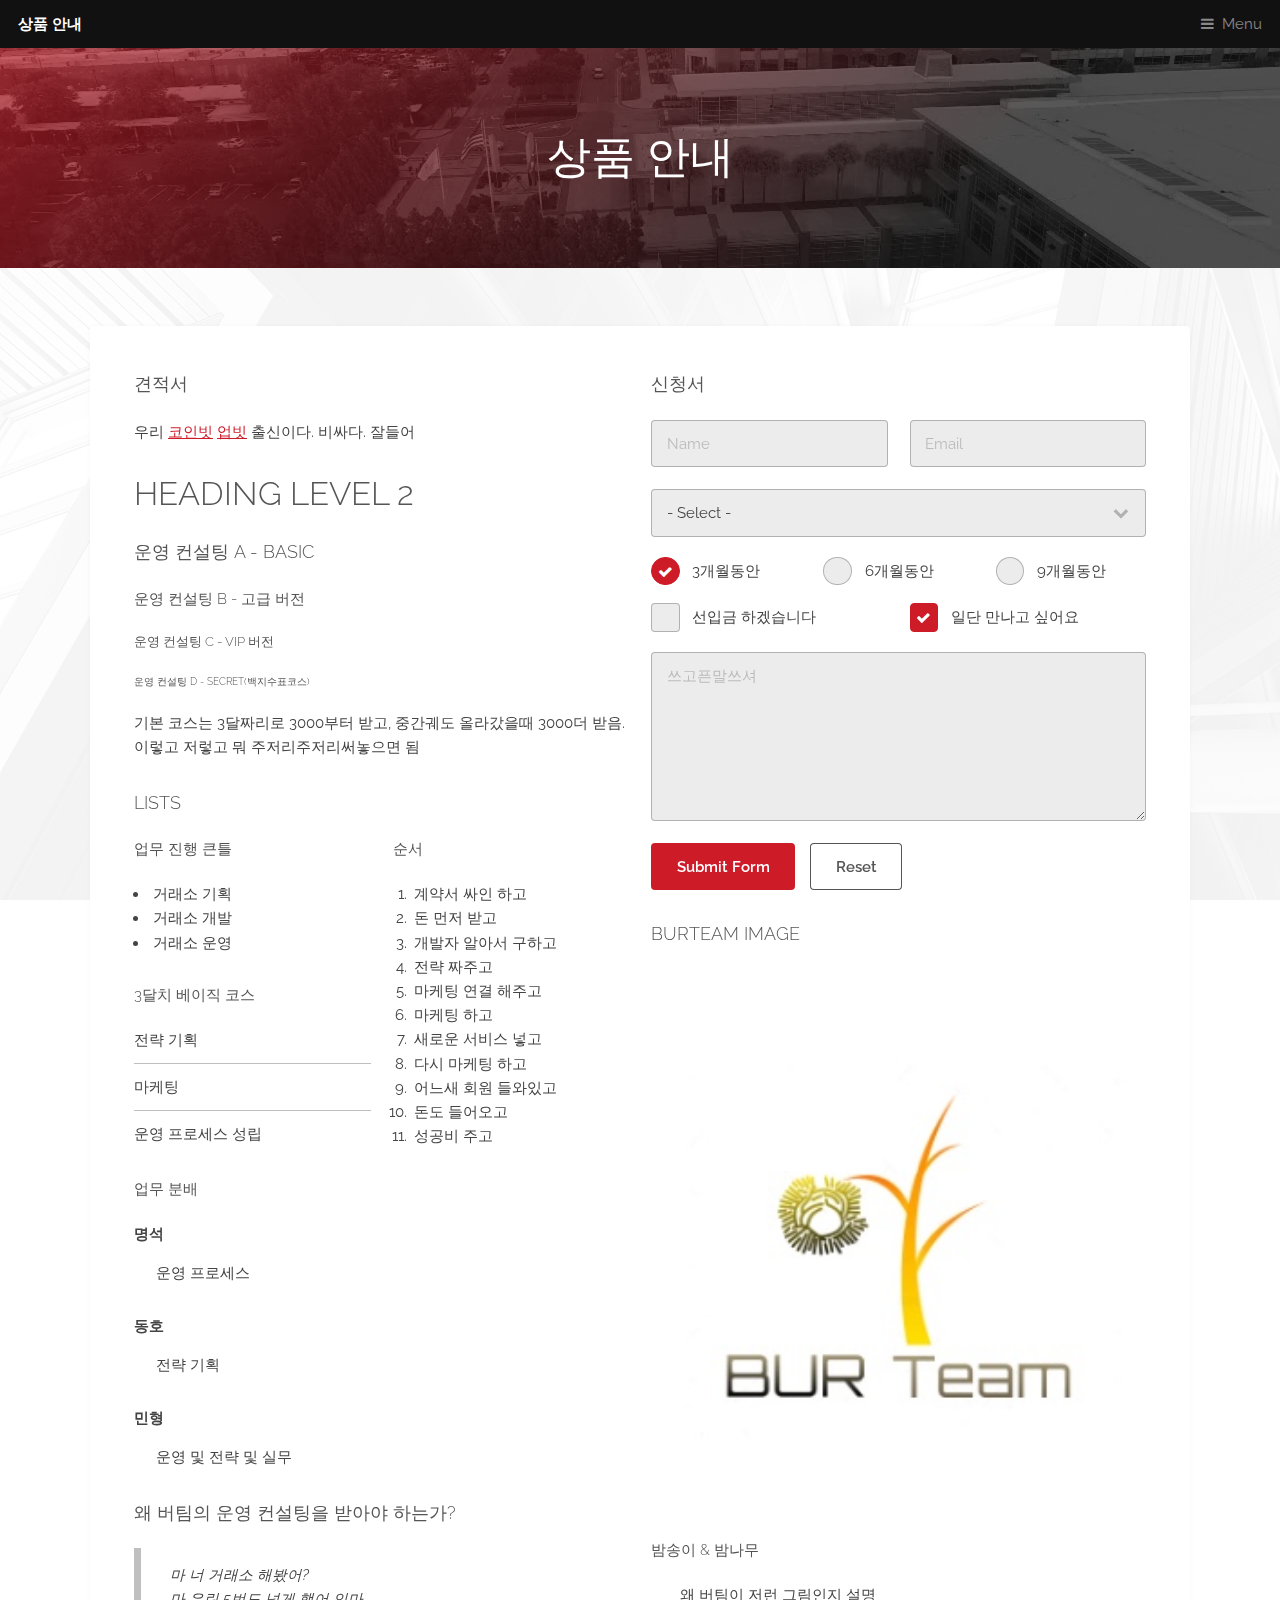
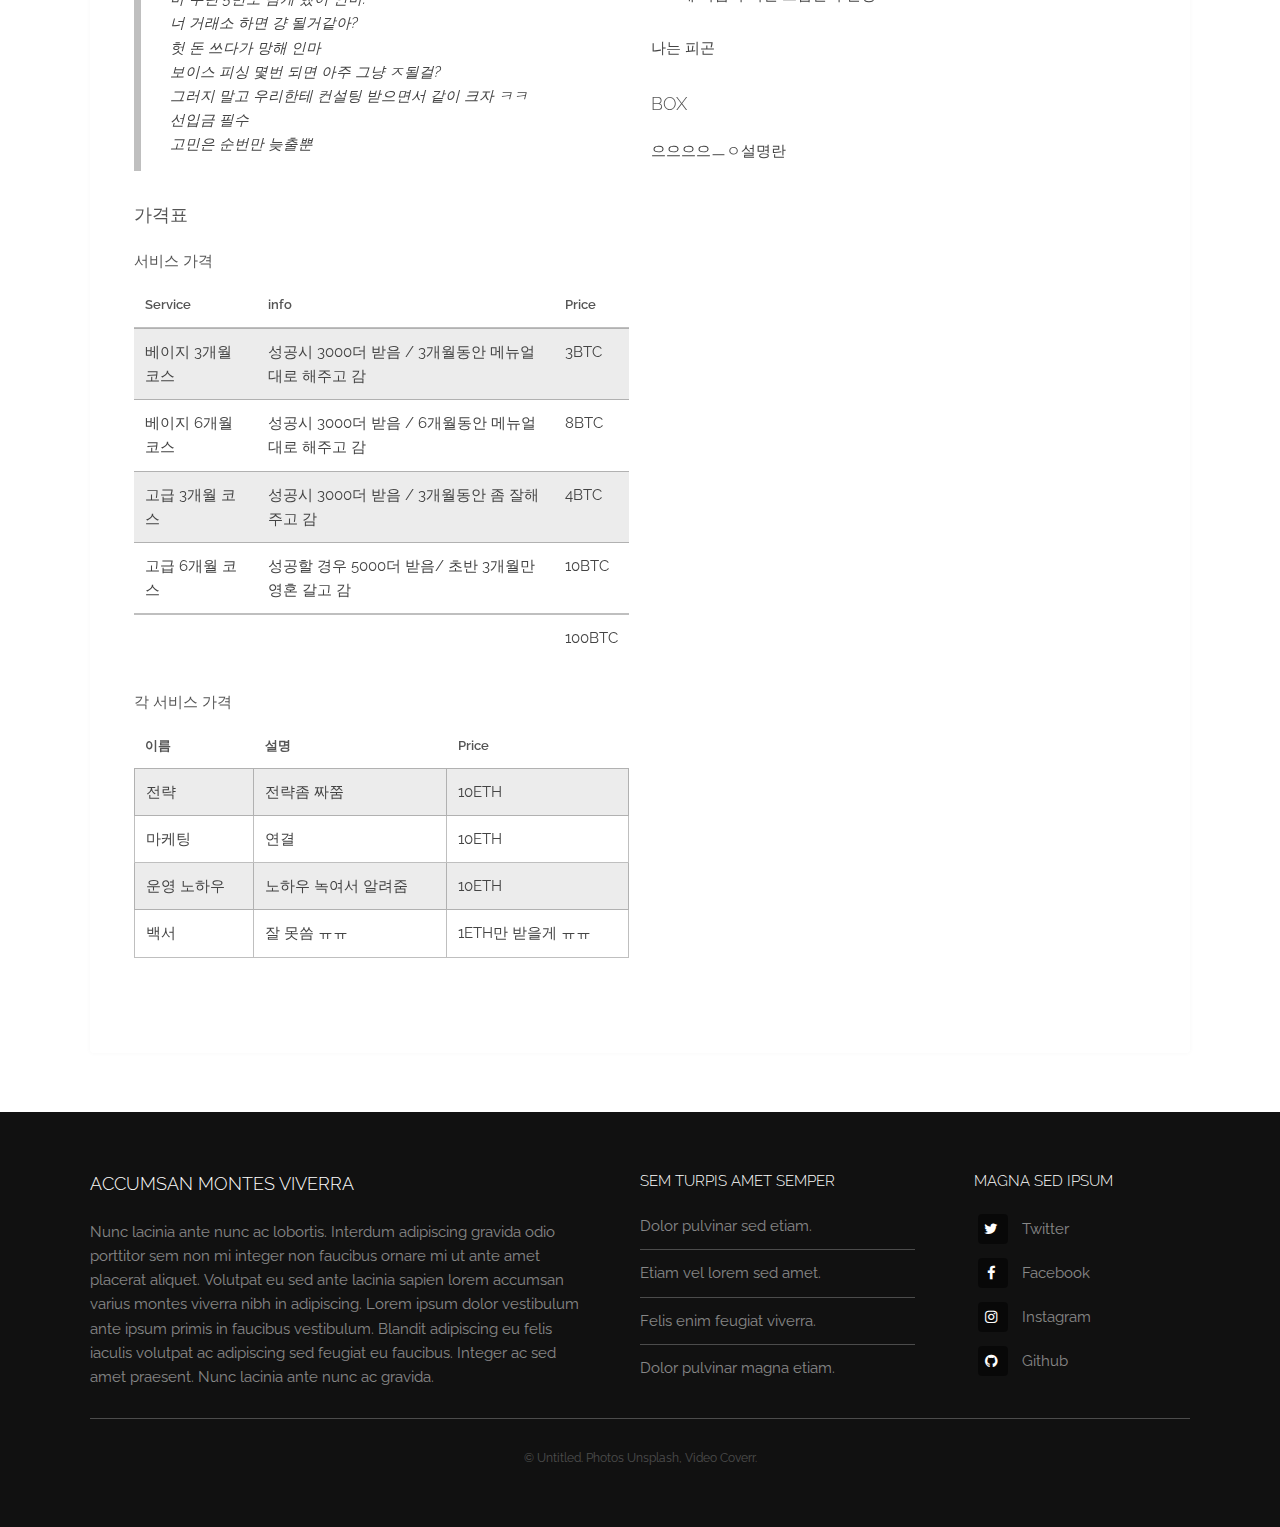
==== elements.html @ a2d7cc07 "1차" ====
<!DOCTYPE HTML>
<!--
	Industrious by TEMPLATED
	templated.co @templatedco
	Released for free under the Creative Commons Attribution 3.0 license (templated.co/license)
-->
<html>
	<head>
		<title>COMMERCIAL</title>
		<meta charset="utf-8" />
		<meta name="viewport" content="width=device-width, initial-scale=1, user-scalable=no" />
		<meta name="description" content="" />
		<meta name="keywords" content="" />
		<meta property="og:image" content="images/bur.jpg"/>
		<link rel="stylesheet" href="assets/css/main.css" />
	</head>
	<body class="is-preload">

		<!-- Header -->
			<header id="header">
				<a class="logo" href="index.html">상품 안내</a>
				<nav>
					<a href="#menu">Menu</a>
				</nav>
			</header>

		<!-- Nav -->
			<nav id="menu">
				<ul class="links">
					<li><a href="index.html">Home</a></li>
					<li><a href="elements.html">Elements</a></li>
					<li><a href="generic.html">Generic</a></li>
				</ul>
			</nav>

		<!-- Heading -->
			<div id="heading" >
				<h1>상품 안내</h1>
			</div>

		<!-- Main -->
			<section id="main" class="wrapper">
				<div class="inner">
					<div class="content">

					<!-- Elements -->
						<div class="row">
							<div class="col-6 col-12-medium">

								<!-- Text -->
									<h3>견적서</h3>
									<p>우리 <a href="https://coinbit.co.kr">코인빗</a> <a href="https://upbit.com">업빗</a> 출신이다. 비싸다. 잘들어	<h2>Heading Level 2</h2>
									<h3>운영 컨설팅 a - basic </h3>
									<h4>운영 컨설팅 b - 고급 버전</h4>
									<h5>운영 컨설팅 c - vip 버전</h5>
									<h6>운영 컨설팅 d - secret(백지수표코스)</h6>
									<p>기본 코스는 3달짜리로 3000부터 받고, 중간궤도 올라갔을때 3000더 받음. 이렇고 저렇고 뭐 주저리주저리써놓으면 됨</p>

								<!-- Lists -->
									<h3>Lists</h3>
									<div class="row">
										<div class="col-6 col-12-small">
											<h4>업무 진행 큰틀</h4>
											<ul>
												<li> 거래소 기획 </li>
												<li> 거래소 개발</li>
												<li> 거래소 운영</li>
											</ul>
											<h4>3달치 베이직 코스 </h4>
											<ul class="alt">
												<li>전략 기획</li>
												<li>마케팅</li>
												<li>운영 프로세스 성립</li>
												</ul>
										</div>
										<div class="col-6 col-12-small">
											<h4>순서</h4>
											<ol>
												<li>계약서 싸인 하고</li>
							          <li>돈 먼저 받고</li>
												<li>개발자 알아서 구하고</li>
												<li>전략 짜주고</li>
												<li>마케팅 연결 해주고</li>
												<li>마케팅 하고</li>
												<li>새로운 서비스 넣고</li>
												<li>다시 마케팅 하고</li>
												<li>어느새 회원 들와있고</li>
												<li>돈도 들어오고</li>
												<li>성공비 주고</li>


											</ol>
										</div>
									</div>
									<h4>업무 분배</h4>
									<dl>
										<dt>명석</dt>
										<dd>
											<p>운영 프로세스</p>
										</dd>
										<dt>동호</dt>
										<dd>
											<p>전략 기획</p>
										</dd>
										<dt>민형</dt>
										<dd>
											<p>운영 및 전략 및 실무</p>
										</dd>
									</dl>





								<!-- Blockquote -->
									<h3>왜 버팀의 운영 컨설팅을 받아야 하는가?</h3>
									<blockquote>마 너 거래소 해봤어? <br>마 우린 5번도 넘게 했어 인마.
							<br>		너 거래소 하면 걍 될거같아?<bR>
								  헛 돈 쓰다가 망해 인마<br>
								  보이스 피싱 몇번 되면 아주 그냥 ㅈ될걸?<br>
								  그러지 말고 우리한테 컨설팅 받으면서 같이 크자 ㅋㅋ<br>
								  선입금 필수<br>
								  고민은 순번만 늦출뿐 </blockquote>

								<!-- Table -->
									<h3>가격표</h3>
									<h4>서비스 가격</h4>
									<div class="table-wrapper">
										<table>
											<thead>
												<tr>
													<th>Service</th>
													<th>info</th>
													<th>Price</th>
												</tr>
											</thead>
											<tbody>
												<tr>
													<td>베이지 3개월 코스</td>
													<td>성공시 3000더 받음 / 3개월동안 메뉴얼 대로 해주고 감</td>
													<td>3BTC</td>
												</tr>
												<tr>
													<td>베이지 6개월 코스</td>
													<td>성공시 3000더 받음 / 6개월동안 메뉴얼 대로 해주고 감</td>
													<td>8BTC</td>
												</tr>
												<td>고급 3개월 코스</td>
												<td>성공시 3000더 받음 / 3개월동안 좀 잘해주고 감</td>
												<td>4BTC</td>
											</tr>
											<tr>
												<td>고급 6개월 코스</td>
												<td>성공할 경우 5000더 받음/ 초반 3개월만 영혼 갈고 감</td>
												<td>10BTC</td>
											</tr>
											</tbody>
											<tfoot>
												<tr>
													<td colspan="2"></td>
													<td>100BTC</td>
												</tr>
											</tfoot>
										</table>
									</div>
									<h4>각 서비스 가격</h4>
									<div class="table-wrapper">
										<table class="alt">
											<thead>
												<tr>
													<th>이름</th>
													<th>설명</th>
													<th>Price</th>
												</tr>
											</thead>
											<tbody>
												<tr>
													<td>전략</td>
													<td>전략좀 짜쭘</td>
													<td>10ETH</td>
												</tr>
												<tr>
													<td>마케팅</td>
													<td>연결</td>
													<td>10ETH</td>
												</tr>
												<tr>
													<td>운영 노하우</td>
													<td>노하우 녹여서 알려줌</td>
													<td>10ETH</td>
												</tr>
												<tr>
													<td>백서</td>
													<td>잘 못씀 ㅠㅠ</td>
													<td>1ETH만 받을게 ㅠㅠ</td>
												</tr>

											</tbody>
											<tfoot>
												<tr>
													<td colspan="2"></td>
													<td>	</td>
												</tr>
											</tfoot>
										</table>
									</div>

							</div>
							<div class="col-6 col-12-medium">



								<!-- Form -->
									<h3>신청서</h3>
									<form method="post" action="#">
										<div class="row gtr-uniform">
											<div class="col-6 col-12-xsmall">
												<input type="text" name="name" id="name" value="" placeholder="Name" />
											</div>
											<div class="col-6 col-12-xsmall">
												<input type="email" name="email" id="email" value="" placeholder="Email" />
											</div>
											<!-- Break -->
											<div class="col-12">
												<select name="category" id="category">
													<option value="">- Select -</option>
													<option value="alpha">베이직 코스</option>
													<option value="beta">고급 코스</option>
															<option value="epsilon">VIP 코스</option>
													<option value="zeta">Secret 코스</option>
												</select>
											</div>
											<!-- Break -->
											<div class="col-4 col-12-small">
												<input type="radio" id="radio-alpha" name="radio" checked>
												<label for="radio-alpha">3개월동안</label>
											</div>
											<div class="col-4 col-12-small">
												<input type="radio" id="radio-beta" name="radio">
												<label for="radio-beta">6개월동안
												</label>
											</div>
											<div class="col-4 col-12-small">
												<input type="radio" id="radio-gamma" name="radio">
												<label for="radio-gamma">9개월동안</label>
											</div>
											<!-- Break -->
											<div class="col-6 col-12-small">
												<input type="checkbox" id="checkbox-alpha" name="checkbox">
												<label for="checkbox-alpha">선입금 하겠습니다</label>
											</div>
											<div class="col-6 col-12-small">
												<input type="checkbox" id="checkbox-beta" name="checkbox" checked>
												<label for="checkbox-beta">일단 만나고 싶어요</label>
											</div>
											<!-- Break -->
											<div class="col-12">
												<textarea name="textarea" id="textarea" placeholder="쓰고픈말쓰셔" rows="6"></textarea>
											</div>
											<!-- Break -->
											<div class="col-12">
												<ul class="actions">
													<li><input type="submit" value="Submit Form" class="primary" /></li>
													<li><input type="reset" value="Reset" /></li>
												</ul>
											</div>
										</div>
									</form>

								<!-- Image -->
									<h3>Burteam Image</h3>
									<h4></h4>
									<span class="image fit"><img src="images/bur.jpg" alt="" /></span>
									<div class="box alt">
										<div class="row gtr-50 gtr-uniform">
											<div class="col-4"><span class="image fit"><img src="images/pic01.png" alt="" /></span></div>
											<div class="col-4"><span class="image fit"><img src="images/pic01.png" alt="" /></span></div>
											<div class="col-4"><span class="image fit"><img src="images/pic01.png" alt="" /></span></div>
											<!-- Break -->
											<div class="col-4"><span class="image fit"><img src="images/pic01.png" alt="" /></span></div>
											<div class="col-4"><span class="image fit"><img src="images/pic01.png" alt="" /></span></div>
											<div class="col-4"><span class="image fit"><img src="images/pic01.png" alt="" /></span></div>
											<!-- Break -->
											<div class="col-4"><span class="image fit"><img src="images/pic01.png" alt="" /></span></div>
											<div class="col-4"><span class="image fit"><img src="images/pic01.png" alt="" /></span></div>
											<div class="col-4"><span class="image fit"><img src="images/pic01.png" alt="" /></span></div>
										</div>
									</div>
									<h4>밤송이 &amp; 밤나무</h4>
									<p>
										<span class="image left"><img src="images/pic02.png" alt="" /></span>
										왜 버팀이 저런 그림인지 설명
									</p>
									<p>
										<span class="image right"><img src="images/pic02.png" alt="" /></span>
										나는 피곤
									</p>

								<!-- Box -->
									<h3>Box</h3>
									<div class="box">
										<p>으으으으ㅡㅇ설명란</p>
									</div>




	</code></pre>

							</div>
						</div>
					</div>
				</div>
			</section>

		<!-- Footer -->
			<footer id="footer">
				<div class="inner">
					<div class="content">
						<section>
							<h3>Accumsan montes viverra</h3>
							<p>Nunc lacinia ante nunc ac lobortis. Interdum adipiscing gravida odio porttitor sem non mi integer non faucibus ornare mi ut ante amet placerat aliquet. Volutpat eu sed ante lacinia sapien lorem accumsan varius montes viverra nibh in adipiscing. Lorem ipsum dolor vestibulum ante ipsum primis in faucibus vestibulum. Blandit adipiscing eu felis iaculis volutpat ac adipiscing sed feugiat eu faucibus. Integer ac sed amet praesent. Nunc lacinia ante nunc ac gravida.</p>
						</section>
						<section>
							<h4>Sem turpis amet semper</h4>
							<ul class="alt">
								<li><a href="#">Dolor pulvinar sed etiam.</a></li>
								<li><a href="#">Etiam vel lorem sed amet.</a></li>
								<li><a href="#">Felis enim feugiat viverra.</a></li>
								<li><a href="#">Dolor pulvinar magna etiam.</a></li>
							</ul>
						</section>
						<section>
							<h4>Magna sed ipsum</h4>
							<ul class="plain">
								<li><a href="#"><i class="icon fa-twitter">&nbsp;</i>Twitter</a></li>
								<li><a href="#"><i class="icon fa-facebook">&nbsp;</i>Facebook</a></li>
								<li><a href="#"><i class="icon fa-instagram">&nbsp;</i>Instagram</a></li>
								<li><a href="#"><i class="icon fa-github">&nbsp;</i>Github</a></li>
							</ul>
						</section>
					</div>
					<div class="copyright">
						&copy; Untitled. Photos <a href="https://unsplash.co">Unsplash</a>, Video <a href="https://coverr.co">Coverr</a>.
					</div>
				</div>
			</footer>

		<!-- Scripts -->
			<script src="assets/js/jquery.min.js"></script>
			<script src="assets/js/browser.min.js"></script>
			<script src="assets/js/breakpoints.min.js"></script>
			<script src="assets/js/util.js"></script>
			<script src="assets/js/main.js"></script>

	</body>
</html>
---- assets/css/main.css ----
@import url(font-awesome.min.css);
@import url("https://fonts.googleapis.com/css?family=Raleway:200,300,400,500,600");
/*
	Industrious by TEMPLATED
	templated.co @templatedco
	Released for free under the Creative Commons Attribution 3.0 license (templated.co/license)
*/
/* Basic */
@-ms-viewport {
  width: device-width; }
body {
  -ms-overflow-style: scrollbar; }

@media screen and (max-width: 480px) {
  html, body {
    min-width: 320px; } }
html {
  box-sizing: border-box; }

*, *:before, *:after {
  box-sizing: inherit; }

body {
  background: #ffffff; }
  body.is-preload *, body.is-preload *:before, body.is-preload *:after {
    -moz-animation: none !important;
    -webkit-animation: none !important;
    -ms-animation: none !important;
    animation: none !important;
    -moz-transition: none !important;
    -webkit-transition: none !important;
    -ms-transition: none !important;
    transition: none !important; }

html, body, div, span, applet, object,
iframe, h1, h2, h3, h4, h5, h6, p, blockquote,
pre, a, abbr, acronym, address, big, cite,
code, del, dfn, em, img, ins, kbd, q, s, samp,
small, strike, strong, sub, sup, tt, var, b,
u, i, center, dl, dt, dd, ol, ul, li, fieldset,
form, label, legend, table, caption, tbody,
tfoot, thead, tr, th, td, article, aside,
canvas, details, embed, figure, figcaption,
footer, header, hgroup, menu, nav, output, ruby,
section, summary, time, mark, audio, video {
  margin: 0;
  padding: 0;
  border: 0;
  font-size: 100%;
  font: inherit;
  vertical-align: baseline; }

article, aside, details, figcaption, figure,
footer, header, hgroup, menu, nav, section {
  display: block; }

body {
  line-height: 1; }

ol, ul {
  list-style: none; }

blockquote, q {
  quotes: none; }
  blockquote:before, blockquote:after, q:before, q:after {
    content: '';
    content: none; }

table {
  border-collapse: collapse;
  border-spacing: 0; }

body {
  -webkit-text-size-adjust: none; }

mark {
  background-color: transparent;
  color: inherit; }

input::-moz-focus-inner {
  border: 0;
  padding: 0; }

input, select, textarea {
  -moz-appearance: none;
  -webkit-appearance: none;
  -ms-appearance: none;
  appearance: none; }

/* Typography */
html {
  font-size: 13pt; }
  @media screen and (max-width: 1680px) {
    html {
      font-size: 11pt; } }
  @media screen and (max-width: 980px) {
    html {
      font-size: 12pt; } }
  @media screen and (max-width: 480px) {
    html {
      font-size: 11pt; } }

body {
  background-color: #ffffff;
  color: #444444; }

body, input, select, textarea {
  font-family: "Raleway", Arial, Helvetica, sans-serif;
  font-weight: 400;
  font-size: 1rem;
  line-height: 1.65; }

a {
  -moz-transition: color 0.2s ease-in-out;
  -webkit-transition: color 0.2s ease-in-out;
  -ms-transition: color 0.2s ease-in-out;
  transition: color 0.2s ease-in-out;
  text-decoration: underline; }
  a:hover {
    text-decoration: none; }

strong, b {
  font-weight: 600; }

em, i {
  font-style: italic; }

p {
  margin: 0 0 2rem 0; }

header.special {
  text-align: center;
  margin-bottom: 4rem; }
  header.special p {
    max-width: 75%;
    margin-left: auto;
    margin-right: auto; }

h1, h2, h3, h4, h5, h6 {
  font-weight: 300;
  line-height: 1.5;
  text-transform: uppercase;
  margin: 0 0 1.5rem 0; }
  h1 a, h2 a, h3 a, h4 a, h5 a, h6 a {
    color: inherit;
    text-decoration: none; }

h1 {
  font-size: 3rem;
  line-height: 1.2; }

h2 {
  font-size: 2.25rem;
  line-height: 1.3; }

h3 {
  font-size: 1.25rem; }

h4 {
  font-size: 1rem; }

h5 {
  font-size: 0.9rem; }

h6 {
  font-size: 0.7rem; }

@media screen and (max-width: 736px) {
  h1 {
    font-size: 2.75rem;
    line-height: 1.3; }

  h2 {
    font-size: 1.75rem;
    line-height: 1.5; }

  h3 {
    font-size: 1.25rem; } }
sub {
  font-size: 0.8rem;
  position: relative;
  top: 0.5rem; }

sup {
  font-size: 0.8rem;
  position: relative;
  top: -0.5rem; }

blockquote {
  border-left: solid 0.5rem;
  font-style: italic;
  margin: 0 0 2rem 0;
  padding: 1rem 0 1rem 2rem; }

code {
  border-radius: 4px;
  border: solid 1px;
  font-family: "Courier New", monospace;
  font-size: 0.9rem;
  margin: 0 0.25rem;
  padding: 0.25rem 0.65rem; }

pre {
  -webkit-overflow-scrolling: touch;
  font-family: "Courier New", monospace;
  font-size: 0.9rem;
  margin: 0 0 2rem 0; }
  pre code {
    display: block;
    line-height: 1.75;
    padding: 1rem 1.5rem;
    overflow-x: auto; }

hr {
  border: 0;
  border-bottom: solid 1px;
  margin: 2rem 0; }
  hr.major {
    margin: 4rem 0; }

input, select, textarea {
  color: #555555; }

a {
  color: #ce1b28; }

strong, b {
  color: #555555; }

h1, h2, h3, h4, h5, h6 {
  color: #555555; }

blockquote {
  border-left-color: rgba(0, 0, 0, 0.25); }

code {
  background: rgba(0, 0, 0, 0.075);
  border-color: rgba(0, 0, 0, 0.25); }

hr {
  border-bottom-color: rgba(0, 0, 0, 0.25); }

/* Inner */
.inner {
  margin: 0 auto;
  width: 75rem;
  max-width: calc(100% - 6rem); }
  @media screen and (max-width: 480px) {
    .inner {
      max-width: calc(100% - 3rem); } }

/* Button */
input[type="submit"],
input[type="reset"],
input[type="button"],
button,
.button {
  -moz-appearance: none;
  -webkit-appearance: none;
  -ms-appearance: none;
  appearance: none;
  -moz-transition: background-color 0.2s ease-in-out, box-shadow 0.2s ease-in-out, color 0.2s ease-in-out;
  -webkit-transition: background-color 0.2s ease-in-out, box-shadow 0.2s ease-in-out, color 0.2s ease-in-out;
  -ms-transition: background-color 0.2s ease-in-out, box-shadow 0.2s ease-in-out, color 0.2s ease-in-out;
  transition: background-color 0.2s ease-in-out, box-shadow 0.2s ease-in-out, color 0.2s ease-in-out;
  border: 0;
  border-radius: 4px;
  cursor: pointer;
  display: inline-block;
  font-weight: 600;
  height: 3.25rem;
  line-height: 3.25rem;
  padding: 0 1.75rem;
  text-align: center;
  text-decoration: none;
  white-space: nowrap; }
  input[type="submit"].small,
  input[type="reset"].small,
  input[type="button"].small,
  button.small,
  .button.small {
    font-size: 0.8rem;
    height: 2.4375rem;
    line-height: 2.4375rem;
    padding: 0 1.25rem; }
  input[type="submit"].large,
  input[type="reset"].large,
  input[type="button"].large,
  button.large,
  .button.large {
    font-size: 1.35rem;
    height: 4.0625rem;
    line-height: 4.0625rem;
    padding: 0 2rem; }
  input[type="submit"].wide,
  input[type="reset"].wide,
  input[type="button"].wide,
  button.wide,
  .button.wide {
    min-width: 13rem; }
  input[type="submit"].icon:before,
  input[type="reset"].icon:before,
  input[type="button"].icon:before,
  button.icon:before,
  .button.icon:before {
    margin-right: 0.5rem; }
  input[type="submit"].fit,
  input[type="reset"].fit,
  input[type="button"].fit,
  button.fit,
  .button.fit {
    width: 100%; }
  input[type="submit"].disabled, input[type="submit"]:disabled,
  input[type="reset"].disabled,
  input[type="reset"]:disabled,
  input[type="button"].disabled,
  input[type="button"]:disabled,
  button.disabled,
  button:disabled,
  .button.disabled,
  .button:disabled {
    pointer-events: none;
    opacity: 0.25; }

input[type="submit"],
input[type="reset"],
input[type="button"],
button,
.button {
  background-color: transparent;
  box-shadow: inset 0 0 0 1px #555555;
  color: #555555 !important; }
  input[type="submit"]:hover,
  input[type="reset"]:hover,
  input[type="button"]:hover,
  button:hover,
  .button:hover {
    box-shadow: inset 0 0 0 1px #ce1b28;
    color: #ce1b28 !important; }
    input[type="submit"]:hover:active,
    input[type="reset"]:hover:active,
    input[type="button"]:hover:active,
    button:hover:active,
    .button:hover:active {
      background-color: rgba(206, 27, 40, 0.25); }
  input[type="submit"].primary,
  input[type="reset"].primary,
  input[type="button"].primary,
  button.primary,
  .button.primary {
    box-shadow: none;
    background-color: #ce1b28;
    color: #ffffff !important; }
    input[type="submit"].primary:hover,
    input[type="reset"].primary:hover,
    input[type="button"].primary:hover,
    button.primary:hover,
    .button.primary:hover {
      background-color: #e2212f;
      box-shadow: none; }
      input[type="submit"].primary:hover:active,
      input[type="reset"].primary:hover:active,
      input[type="button"].primary:hover:active,
      button.primary:hover:active,
      .button.primary:hover:active {
        background-color: #b71824; }

/* Form */
form {
  margin: 0 0 2rem 0; }

input[type="text"],
input[type="password"],
input[type="email"],
input[type="tel"],
input[type="search"],
input[type="url"],
select,
textarea {
  -moz-appearance: none;
  -webkit-appearance: none;
  -ms-appearance: none;
  appearance: none;
  border-radius: 4px;
  border: none;
  border: solid 1px;
  color: inherit;
  display: block;
  outline: 0;
  padding: 0 1rem;
  text-decoration: none;
  width: 100%; }
  input[type="text"]:invalid,
  input[type="password"]:invalid,
  input[type="email"]:invalid,
  input[type="tel"]:invalid,
  input[type="search"]:invalid,
  input[type="url"]:invalid,
  select:invalid,
  textarea:invalid {
    box-shadow: none; }

label {
  display: block;
  font-size: 1rem;
  font-weight: 600;
  margin: 0 0 1rem 0; }

input[type="text"],
input[type="password"],
input[type="email"],
input[type="tel"],
input[type="search"],
input[type="url"] {
  height: 3.25rem; }

select {
  background-size: 1.25rem;
  background-repeat: no-repeat;
  background-position: calc(100% - 1rem) center;
  height: 3.25rem;
  padding-right: 3.25rem;
  text-overflow: ellipsis; }
  select:focus::-ms-value {
    background-color: transparent; }
  select::-ms-expand {
    display: none; }

textarea {
  padding: 0.75rem 1rem; }

input[type="checkbox"],
input[type="radio"] {
  -moz-appearance: none;
  -webkit-appearance: none;
  -ms-appearance: none;
  appearance: none;
  display: block;
  float: left;
  margin-right: -2rem;
  opacity: 0;
  width: 1rem;
  z-index: -1; }
  input[type="checkbox"] + label,
  input[type="radio"] + label {
    text-decoration: none;
    cursor: pointer;
    display: inline-block;
    font-size: 1rem;
    font-weight: 400;
    padding-left: 2.825rem;
    padding-right: 0.875rem;
    position: relative; }
    input[type="checkbox"] + label:before,
    input[type="radio"] + label:before {
      -moz-osx-font-smoothing: grayscale;
      -webkit-font-smoothing: antialiased;
      font-family: FontAwesome;
      font-style: normal;
      font-weight: normal;
      text-transform: none !important; }
    input[type="checkbox"] + label:before,
    input[type="radio"] + label:before {
      border-radius: 4px;
      border: solid 1px;
      content: '';
      display: inline-block;
      height: 1.95rem;
      left: 0;
      line-height: 1.86875rem;
      position: absolute;
      text-align: center;
      top: -0.1625rem;
      width: 1.95rem; }
  input[type="checkbox"]:checked + label:before,
  input[type="radio"]:checked + label:before {
    content: '\f00c'; }

input[type="checkbox"] + label:before {
  border-radius: 4px; }

input[type="radio"] + label:before {
  border-radius: 100%; }

::-webkit-input-placeholder {
  opacity: 1.0; }

:-moz-placeholder {
  opacity: 1.0; }

::-moz-placeholder {
  opacity: 1.0; }

:-ms-input-placeholder {
  opacity: 1.0; }

label {
  color: #555555; }

input[type="text"],
input[type="password"],
input[type="email"],
input[type="tel"],
input[type="search"],
input[type="url"],
select,
textarea {
  background-color: rgba(0, 0, 0, 0.075);
  border-color: rgba(0, 0, 0, 0.25); }
  input[type="text"]:focus,
  input[type="password"]:focus,
  input[type="email"]:focus,
  input[type="tel"]:focus,
  input[type="search"]:focus,
  input[type="url"]:focus,
  select:focus,
  textarea:focus {
    border-color: #ce1b28;
    box-shadow: 0 0 0 1px #ce1b28; }

select {
  background-image: url("data:image/svg+xml;charset=utf8,%3Csvg xmlns='http://www.w3.org/2000/svg' width='40' height='40' preserveAspectRatio='none' viewBox='0 0 40 40'%3E%3Cpath d='M9.4,12.3l10.4,10.4l10.4-10.4c0.2-0.2,0.5-0.4,0.9-0.4c0.3,0,0.6,0.1,0.9,0.4l3.3,3.3c0.2,0.2,0.4,0.5,0.4,0.9 c0,0.4-0.1,0.6-0.4,0.9L20.7,31.9c-0.2,0.2-0.5,0.4-0.9,0.4c-0.3,0-0.6-0.1-0.9-0.4L4.3,17.3c-0.2-0.2-0.4-0.5-0.4-0.9 c0-0.4,0.1-0.6,0.4-0.9l3.3-3.3c0.2-0.2,0.5-0.4,0.9-0.4S9.1,12.1,9.4,12.3z' fill='rgba(0, 0, 0, 0.25)' /%3E%3C/svg%3E"); }
  select option {
    color: #444444;
    background-color: #ffffff; }

input[type="checkbox"] + label,
input[type="radio"] + label {
  color: #444444; }
  input[type="checkbox"] + label:before,
  input[type="radio"] + label:before {
    background: rgba(0, 0, 0, 0.075);
    border-color: rgba(0, 0, 0, 0.25); }
input[type="checkbox"]:checked + label:before,
input[type="radio"]:checked + label:before {
  background-color: #ce1b28;
  border-color: #ce1b28;
  color: #ffffff; }
input[type="checkbox"]:focus + label:before,
input[type="radio"]:focus + label:before {
  border-color: #ce1b28;
  box-shadow: 0 0 0 1px #ce1b28; }

::-webkit-input-placeholder {
  color: #bbbbbb !important; }

:-moz-placeholder {
  color: #bbbbbb !important; }

::-moz-placeholder {
  color: #bbbbbb !important; }

:-ms-input-placeholder {
  color: #bbbbbb !important; }

/* List */
ol {
  list-style: decimal;
  margin: 0 0 2rem 0;
  padding-left: 1.25rem; }
  ol li {
    padding-left: 0.25rem; }

ul {
  list-style: disc;
  margin: 0 0 2rem 0;
  padding-left: 1rem; }
  ul li {
    padding-left: 0.325rem; }
  ul.plain {
    list-style: none;
    padding-left: 0; }
    ul.plain li {
      margin-bottom: 1rem; }
      ul.plain li .icon {
        border-radius: 4px;
        color: #ffffff;
        display: inline-block;
        margin-right: 1rem;
        text-align: center;
        width: 2rem;
        height: 2rem;
        line-height: 2rem;
        background: rgba(0, 0, 0, 0.5); }
  ul.alt {
    list-style: none;
    padding-left: 0; }
    ul.alt li {
      border-top: solid 1px;
      padding: 0.75rem 0; }
      ul.alt li:first-child {
        border-top: 0;
        padding-top: 0; }
      ul.alt li:last-child {
        padding-bottom: 0; }

dl {
  margin: 0 0 2rem 0; }
  dl dt {
    display: block;
    font-weight: 600;
    margin: 0 0 1rem 0; }
  dl dd {
    margin-left: 1.5rem; }

ul.alt li {
  border-top-color: rgba(0, 0, 0, 0.25); }

/* Table */
.table-wrapper {
  -webkit-overflow-scrolling: touch;
  overflow-x: auto; }

table {
  margin: 0 0 2rem 0;
  width: 100%; }
  table tbody tr {
    border: solid 1px;
    border-left: 0;
    border-right: 0; }
  table td {
    padding: 0.75rem 0.75rem; }
  table th {
    font-size: 0.9rem;
    font-weight: 600;
    padding: 0 0.75rem 0.75rem 0.75rem;
    text-align: left; }
  table thead {
    border-bottom: solid 2px; }
  table tfoot {
    border-top: solid 2px; }
  table.alt {
    border-collapse: separate; }
    table.alt tbody tr td {
      border: solid 1px;
      border-left-width: 0;
      border-top-width: 0; }
      table.alt tbody tr td:first-child {
        border-left-width: 1px; }
    table.alt tbody tr:first-child td {
      border-top-width: 1px; }
    table.alt thead {
      border-bottom: 0; }
    table.alt tfoot {
      border-top: 0; }

table tbody tr {
  border-color: rgba(0, 0, 0, 0.25); }
  table tbody tr:nth-child(2n + 1) {
    background-color: rgba(0, 0, 0, 0.075); }
table th {
  color: #555555; }
table thead {
  border-bottom-color: rgba(0, 0, 0, 0.25); }
table tfoot {
  border-top-color: rgba(0, 0, 0, 0.25); }
table.alt tbody tr td {
  border-color: rgba(0, 0, 0, 0.25); }

/* Highlights */
.highlights {
  width: 100%;
  margin: 2.5rem 0;
  display: -moz-flex;
  display: -webkit-flex;
  display: -ms-flex;
  display: flex;
  -moz-flex-wrap: wrap;
  -webkit-flex-wrap: wrap;
  -ms-flex-wrap: wrap;
  flex-wrap: wrap;
  -moz-align-items: -moz-stretch;
  -webkit-align-items: -webkit-stretch;
  -ms-align-items: -ms-stretch;
  align-items: stretch; }
  .highlights > * {
    -moz-flex-shrink: 1;
    -webkit-flex-shrink: 1;
    -ms-flex-shrink: 1;
    flex-shrink: 1;
    -moz-flex-grow: 0;
    -webkit-flex-grow: 0;
    -ms-flex-grow: 0;
    flex-grow: 0; }
  .highlights > * {
    width: 33.3333333333%; }
  .highlights > * {
    padding: 1.5rem;
    width: calc(33.3333333333% + 1rem); }
  .highlights > :nth-child(-n + 3) {
    padding-top: 0; }
  .highlights > :nth-last-child(-n + 3) {
    padding-bottom: 0; }
  .highlights > :nth-child(3n + 1) {
    padding-left: 0; }
  .highlights > :nth-child(3n) {
    padding-right: 0; }
  .highlights > :nth-child(3n + 1),
  .highlights > :nth-child(3n) {
    width: calc(33.3333333333% + -0.5rem); }
  .highlights .content {
    border-radius: 4px;
    height: 100%;
    padding: 3rem;
    text-align: center; }
    .highlights .content .icon {
      font-size: 5rem; }
  .highlights > div > :last-child {
    margin-bottom: 0; }
  @media screen and (max-width: 980px) {
    .highlights > * {
      width: 50%; }
    .highlights > * {
      padding: 1rem;
      width: calc(33.3333333333% + 0.6666666667rem); }
    .highlights > :nth-child(-n + 3) {
      padding-top: 1rem; }
    .highlights > :nth-last-child(-n + 3) {
      padding-bottom: 1rem; }
    .highlights > :nth-child(3n + 1) {
      padding-left: 1rem; }
    .highlights > :nth-child(3n) {
      padding-right: 1rem; }
    .highlights > :nth-child(3n + 1),
    .highlights > :nth-child(3n) {
      padding: 1rem;
      width: calc(50% + 1rem); }
    .highlights > * {
      padding: 1rem;
      width: calc(50% + 1rem); }
    .highlights > :nth-child(-n + 2) {
      padding-top: 0; }
    .highlights > :nth-last-child(-n + 2) {
      padding-bottom: 0; }
    .highlights > :nth-child(2n + 1) {
      padding-left: 0; }
    .highlights > :nth-child(2n) {
      padding-right: 0; }
    .highlights > :nth-child(2n + 1),
    .highlights > :nth-child(2n) {
      width: calc(50% + 0rem); }
    .highlights .content {
      padding: 2rem; } }
  @media screen and (max-width: 736px) {
    .highlights > * {
      width: 100%; }
    .highlights > * {
      padding: 1rem;
      width: calc(33.3333333333% + 0.6666666667rem); }
    .highlights > :nth-child(-n + 3) {
      padding-top: 1rem; }
    .highlights > :nth-last-child(-n + 3) {
      padding-bottom: 1rem; }
    .highlights > :nth-child(3n + 1) {
      padding-left: 1rem; }
    .highlights > :nth-child(3n) {
      padding-right: 1rem; }
    .highlights > :nth-child(3n + 1),
    .highlights > :nth-child(3n) {
      padding: 1rem;
      width: calc(100% + 2rem); }
    .highlights > * {
      padding: 1rem;
      width: calc(50% + 1rem); }
    .highlights > :nth-child(-n + 2) {
      padding-top: 1rem; }
    .highlights > :nth-last-child(-n + 2) {
      padding-bottom: 1rem; }
    .highlights > :nth-child(2n + 1) {
      padding-left: 1rem; }
    .highlights > :nth-child(2n) {
      padding-right: 1rem; }
    .highlights > :nth-child(2n + 1),
    .highlights > :nth-child(2n) {
      padding: 1rem;
      width: calc(100% + 2rem); }
    .highlights > * {
      padding: 1rem;
      width: calc(100% + 2rem); }
    .highlights > :nth-child(-n + 1) {
      padding-top: 0; }
    .highlights > :nth-last-child(-n + 1) {
      padding-bottom: 0; }
    .highlights > :nth-child(1n + 1) {
      padding-left: 0; }
    .highlights > :nth-child(1n) {
      padding-right: 0; }
    .highlights > :nth-child(1n + 1),
    .highlights > :nth-child(1n) {
      width: calc(100% + 1rem); } }

.highlights .content {
  background: #ffffff;
  box-shadow: 0px 0px 4px 1px rgba(0, 0, 0, 0.025); }

/* Testimonials */
.testimonials {
  margin: 2.5rem 0;
  width: 100%;
  display: -moz-flex;
  display: -webkit-flex;
  display: -ms-flex;
  display: flex;
  -moz-flex-wrap: wrap;
  -webkit-flex-wrap: wrap;
  -ms-flex-wrap: wrap;
  flex-wrap: wrap;
  -moz-align-items: -moz-stretch;
  -webkit-align-items: -webkit-stretch;
  -ms-align-items: -ms-stretch;
  align-items: stretch; }
  .testimonials > * {
    -moz-flex-shrink: 1;
    -webkit-flex-shrink: 1;
    -ms-flex-shrink: 1;
    flex-shrink: 1;
    -moz-flex-grow: 0;
    -webkit-flex-grow: 0;
    -ms-flex-grow: 0;
    flex-grow: 0; }
  .testimonials > * {
    width: 33.3333333333%; }
  .testimonials > * {
    padding: 1.5rem;
    width: calc(33.3333333333% + 1rem); }
  .testimonials > :nth-child(-n + 3) {
    padding-top: 0; }
  .testimonials > :nth-last-child(-n + 3) {
    padding-bottom: 0; }
  .testimonials > :nth-child(3n + 1) {
    padding-left: 0; }
  .testimonials > :nth-child(3n) {
    padding-right: 0; }
  .testimonials > :nth-child(3n + 1),
  .testimonials > :nth-child(3n) {
    width: calc(33.3333333333% + -0.5rem); }
  .testimonials .content {
    border-radius: 4px;
    height: 100%;
    padding: 3rem; }
    .testimonials .content .author {
      display: -moz-flex;
      display: -webkit-flex;
      display: -ms-flex;
      display: flex;
      -moz-align-items: center;
      -webkit-align-items: center;
      -ms-align-items: center;
      align-items: center; }
      .testimonials .content .author blockquote {
        margin: 0; }
      .testimonials .content .author .image {
        margin-right: 2rem;
        width: 20%; }
        .testimonials .content .author .image img {
          border-radius: 100%;
          max-width: 100%; }
    .testimonials .content .credit {
      font-size: 0.75rem; }
    .testimonials .content p:last-child {
      margin: 0; }
  .testimonials > div > :last-child {
    margin-bottom: 0; }
  @media screen and (max-width: 980px) {
    .testimonials > * {
      width: 50%; }
    .testimonials > * {
      padding: 1rem;
      width: calc(33.3333333333% + 0.6666666667rem); }
    .testimonials > :nth-child(-n + 3) {
      padding-top: 1rem; }
    .testimonials > :nth-last-child(-n + 3) {
      padding-bottom: 1rem; }
    .testimonials > :nth-child(3n + 1) {
      padding-left: 1rem; }
    .testimonials > :nth-child(3n) {
      padding-right: 1rem; }
    .testimonials > :nth-child(3n + 1),
    .testimonials > :nth-child(3n) {
      padding: 1rem;
      width: calc(50% + 1rem); }
    .testimonials > * {
      padding: 1rem;
      width: calc(50% + 1rem); }
    .testimonials > :nth-child(-n + 2) {
      padding-top: 0; }
    .testimonials > :nth-last-child(-n + 2) {
      padding-bottom: 0; }
    .testimonials > :nth-child(2n + 1) {
      padding-left: 0; }
    .testimonials > :nth-child(2n) {
      padding-right: 0; }
    .testimonials > :nth-child(2n + 1),
    .testimonials > :nth-child(2n) {
      width: calc(50% + 0rem); }
    .testimonials .content {
      padding: 2rem; } }
  @media screen and (max-width: 736px) {
    .testimonials > * {
      width: 100%; }
    .testimonials > * {
      padding: 1rem;
      width: calc(33.3333333333% + 0.6666666667rem); }
    .testimonials > :nth-child(-n + 3) {
      padding-top: 1rem; }
    .testimonials > :nth-last-child(-n + 3) {
      padding-bottom: 1rem; }
    .testimonials > :nth-child(3n + 1) {
      padding-left: 1rem; }
    .testimonials > :nth-child(3n) {
      padding-right: 1rem; }
    .testimonials > :nth-child(3n + 1),
    .testimonials > :nth-child(3n) {
      padding: 1rem;
      width: calc(100% + 2rem); }
    .testimonials > * {
      padding: 1rem;
      width: calc(50% + 1rem); }
    .testimonials > :nth-child(-n + 2) {
      padding-top: 1rem; }
    .testimonials > :nth-last-child(-n + 2) {
      padding-bottom: 1rem; }
    .testimonials > :nth-child(2n + 1) {
      padding-left: 1rem; }
    .testimonials > :nth-child(2n) {
      padding-right: 1rem; }
    .testimonials > :nth-child(2n + 1),
    .testimonials > :nth-child(2n) {
      padding: 1rem;
      width: calc(100% + 2rem); }
    .testimonials > * {
      padding: 1rem;
      width: calc(100% + 2rem); }
    .testimonials > :nth-child(-n + 1) {
      padding-top: 0; }
    .testimonials > :nth-last-child(-n + 1) {
      padding-bottom: 0; }
    .testimonials > :nth-child(1n + 1) {
      padding-left: 0; }
    .testimonials > :nth-child(1n) {
      padding-right: 0; }
    .testimonials > :nth-child(1n + 1),
    .testimonials > :nth-child(1n) {
      width: calc(100% + 1rem); } }

.testimonials .content {
  background: #ffffff;
  box-shadow: 0px 0px 4px 1px rgba(0, 0, 0, 0.025); }
  .testimonials .content .credit strong {
    color: #ce1b28; }

/* Actions */
ul.actions {
  display: -moz-flex;
  display: -webkit-flex;
  display: -ms-flex;
  display: flex;
  cursor: default;
  list-style: none;
  margin-left: -1rem;
  padding-left: 0; }
  ul.actions li {
    padding: 0 0 0 1rem;
    vertical-align: middle; }
  ul.actions.special {
    -moz-justify-content: center;
    -webkit-justify-content: center;
    -ms-justify-content: center;
    justify-content: center;
    width: calc(100% + 1rem); }
  ul.actions.stacked {
    -moz-flex-direction: column;
    -webkit-flex-direction: column;
    -ms-flex-direction: column;
    flex-direction: column;
    margin-left: 0; }
    ul.actions.stacked li {
      padding: 1.3rem 0 0 0; }
      ul.actions.stacked li:first-child {
        padding-top: 0; }
  ul.actions.fit {
    width: calc(100% + 1rem); }
    ul.actions.fit li {
      -moz-flex-grow: 1;
      -webkit-flex-grow: 1;
      -ms-flex-grow: 1;
      flex-grow: 1;
      -moz-flex-shrink: 1;
      -webkit-flex-shrink: 1;
      -ms-flex-shrink: 1;
      flex-shrink: 1;
      width: 100%; }
      ul.actions.fit li > * {
        width: 100%; }
    ul.actions.fit.stacked {
      width: 100%; }
  @media screen and (max-width: 480px) {
    ul.actions:not(.fixed) {
      -moz-flex-direction: column;
      -webkit-flex-direction: column;
      -ms-flex-direction: column;
      flex-direction: column;
      margin-left: 0;
      width: 100% !important; }
      ul.actions:not(.fixed) li {
        -moz-flex-grow: 1;
        -webkit-flex-grow: 1;
        -ms-flex-grow: 1;
        flex-grow: 1;
        -moz-flex-shrink: 1;
        -webkit-flex-shrink: 1;
        -ms-flex-shrink: 1;
        flex-shrink: 1;
        padding: 1rem 0 0 0;
        text-align: center;
        width: 100%; }
        ul.actions:not(.fixed) li > * {
          width: 100%; }
        ul.actions:not(.fixed) li:first-child {
          padding-top: 0; }
        ul.actions:not(.fixed) li input[type="submit"],
        ul.actions:not(.fixed) li input[type="reset"],
        ul.actions:not(.fixed) li input[type="button"],
        ul.actions:not(.fixed) li button,
        ul.actions:not(.fixed) li .button {
          width: 100%; }
          ul.actions:not(.fixed) li input[type="submit"].icon:before,
          ul.actions:not(.fixed) li input[type="reset"].icon:before,
          ul.actions:not(.fixed) li input[type="button"].icon:before,
          ul.actions:not(.fixed) li button.icon:before,
          ul.actions:not(.fixed) li .button.icon:before {
            margin-left: -0.5rem; } }

/* Grid */
.row {
  display: flex;
  flex-wrap: wrap;
  box-sizing: border-box; }
  .row > * {
    box-sizing: border-box; }
  .row.gtr-uniform > * > :last-child {
    margin-bottom: 0; }

.row > .imp {
  order: -1; }
.row > .col-1 {
  width: 8.3333333333%; }
.row > .off-1 {
  margin-left: 8.3333333333%; }
.row > .col-2 {
  width: 16.6666666667%; }
.row > .off-2 {
  margin-left: 16.6666666667%; }
.row > .col-3 {
  width: 25%; }
.row > .off-3 {
  margin-left: 25%; }
.row > .col-4 {
  width: 33.3333333333%; }
.row > .off-4 {
  margin-left: 33.3333333333%; }
.row > .col-5 {
  width: 41.6666666667%; }
.row > .off-5 {
  margin-left: 41.6666666667%; }
.row > .col-6 {
  width: 50%; }
.row > .off-6 {
  margin-left: 50%; }
.row > .col-7 {
  width: 58.3333333333%; }
.row > .off-7 {
  margin-left: 58.3333333333%; }
.row > .col-8 {
  width: 66.6666666667%; }
.row > .off-8 {
  margin-left: 66.6666666667%; }
.row > .col-9 {
  width: 75%; }
.row > .off-9 {
  margin-left: 75%; }
.row > .col-10 {
  width: 83.3333333333%; }
.row > .off-10 {
  margin-left: 83.3333333333%; }
.row > .col-11 {
  width: 91.6666666667%; }
.row > .off-11 {
  margin-left: 91.6666666667%; }
.row > .col-12 {
  width: 100%; }
.row > .off-12 {
  margin-left: 100%; }
.row.gtr-0 {
  margin-top: 0;
  margin-left: 0rem; }
  .row.gtr-0 > * {
    padding: 0 0 0 0rem; }
  .row.gtr-0.gtr-uniform {
    margin-top: 0rem; }
    .row.gtr-0.gtr-uniform > * {
      padding-top: 0rem; }
.row.gtr-25 {
  margin-top: 0;
  margin-left: -0.75rem; }
  .row.gtr-25 > * {
    padding: 0 0 0 0.75rem; }
  .row.gtr-25.gtr-uniform {
    margin-top: -0.75rem; }
    .row.gtr-25.gtr-uniform > * {
      padding-top: 0.75rem; }
.row.gtr-50 {
  margin-top: 0;
  margin-left: -1.5rem; }
  .row.gtr-50 > * {
    padding: 0 0 0 1.5rem; }
  .row.gtr-50.gtr-uniform {
    margin-top: -1.5rem; }
    .row.gtr-50.gtr-uniform > * {
      padding-top: 1.5rem; }
.row {
  margin-top: 0;
  margin-left: -3rem; }
  .row > * {
    padding: 0 0 0 3rem; }
  .row.gtr-uniform {
    margin-top: -3rem; }
    .row.gtr-uniform > * {
      padding-top: 3rem; }
.row.gtr-150 {
  margin-top: 0;
  margin-left: -4.5rem; }
  .row.gtr-150 > * {
    padding: 0 0 0 4.5rem; }
  .row.gtr-150.gtr-uniform {
    margin-top: -4.5rem; }
    .row.gtr-150.gtr-uniform > * {
      padding-top: 4.5rem; }
.row.gtr-200 {
  margin-top: 0;
  margin-left: -6rem; }
  .row.gtr-200 > * {
    padding: 0 0 0 6rem; }
  .row.gtr-200.gtr-uniform {
    margin-top: -6rem; }
    .row.gtr-200.gtr-uniform > * {
      padding-top: 6rem; }

@media screen and (max-width: 1680px) {
  .row {
    display: flex;
    flex-wrap: wrap;
    box-sizing: border-box; }
    .row > * {
      box-sizing: border-box; }
    .row.gtr-uniform > * > :last-child {
      margin-bottom: 0; }

  .row > .imp-xlarge {
    order: -1; }
  .row > .col-1-xlarge {
    width: 8.3333333333%; }
  .row > .off-1-xlarge {
    margin-left: 8.3333333333%; }
  .row > .col-2-xlarge {
    width: 16.6666666667%; }
  .row > .off-2-xlarge {
    margin-left: 16.6666666667%; }
  .row > .col-3-xlarge {
    width: 25%; }
  .row > .off-3-xlarge {
    margin-left: 25%; }
  .row > .col-4-xlarge {
    width: 33.3333333333%; }
  .row > .off-4-xlarge {
    margin-left: 33.3333333333%; }
  .row > .col-5-xlarge {
    width: 41.6666666667%; }
  .row > .off-5-xlarge {
    margin-left: 41.6666666667%; }
  .row > .col-6-xlarge {
    width: 50%; }
  .row > .off-6-xlarge {
    margin-left: 50%; }
  .row > .col-7-xlarge {
    width: 58.3333333333%; }
  .row > .off-7-xlarge {
    margin-left: 58.3333333333%; }
  .row > .col-8-xlarge {
    width: 66.6666666667%; }
  .row > .off-8-xlarge {
    margin-left: 66.6666666667%; }
  .row > .col-9-xlarge {
    width: 75%; }
  .row > .off-9-xlarge {
    margin-left: 75%; }
  .row > .col-10-xlarge {
    width: 83.3333333333%; }
  .row > .off-10-xlarge {
    margin-left: 83.3333333333%; }
  .row > .col-11-xlarge {
    width: 91.6666666667%; }
  .row > .off-11-xlarge {
    margin-left: 91.6666666667%; }
  .row > .col-12-xlarge {
    width: 100%; }
  .row > .off-12-xlarge {
    margin-left: 100%; }
  .row.gtr-0 {
    margin-top: 0;
    margin-left: 0rem; }
    .row.gtr-0 > * {
      padding: 0 0 0 0rem; }
    .row.gtr-0.gtr-uniform {
      margin-top: 0rem; }
      .row.gtr-0.gtr-uniform > * {
        padding-top: 0rem; }
  .row.gtr-25 {
    margin-top: 0;
    margin-left: -0.75rem; }
    .row.gtr-25 > * {
      padding: 0 0 0 0.75rem; }
    .row.gtr-25.gtr-uniform {
      margin-top: -0.75rem; }
      .row.gtr-25.gtr-uniform > * {
        padding-top: 0.75rem; }
  .row.gtr-50 {
    margin-top: 0;
    margin-left: -1.5rem; }
    .row.gtr-50 > * {
      padding: 0 0 0 1.5rem; }
    .row.gtr-50.gtr-uniform {
      margin-top: -1.5rem; }
      .row.gtr-50.gtr-uniform > * {
        padding-top: 1.5rem; }
  .row {
    margin-top: 0;
    margin-left: -3rem; }
    .row > * {
      padding: 0 0 0 3rem; }
    .row.gtr-uniform {
      margin-top: -3rem; }
      .row.gtr-uniform > * {
        padding-top: 3rem; }
  .row.gtr-150 {
    margin-top: 0;
    margin-left: -4.5rem; }
    .row.gtr-150 > * {
      padding: 0 0 0 4.5rem; }
    .row.gtr-150.gtr-uniform {
      margin-top: -4.5rem; }
      .row.gtr-150.gtr-uniform > * {
        padding-top: 4.5rem; }
  .row.gtr-200 {
    margin-top: 0;
    margin-left: -6rem; }
    .row.gtr-200 > * {
      padding: 0 0 0 6rem; }
    .row.gtr-200.gtr-uniform {
      margin-top: -6rem; }
      .row.gtr-200.gtr-uniform > * {
        padding-top: 6rem; } }
@media screen and (max-width: 1280px) {
  .row {
    display: flex;
    flex-wrap: wrap;
    box-sizing: border-box; }
    .row > * {
      box-sizing: border-box; }
    .row.gtr-uniform > * > :last-child {
      margin-bottom: 0; }

  .row > .imp-large {
    order: -1; }
  .row > .col-1-large {
    width: 8.3333333333%; }
  .row > .off-1-large {
    margin-left: 8.3333333333%; }
  .row > .col-2-large {
    width: 16.6666666667%; }
  .row > .off-2-large {
    margin-left: 16.6666666667%; }
  .row > .col-3-large {
    width: 25%; }
  .row > .off-3-large {
    margin-left: 25%; }
  .row > .col-4-large {
    width: 33.3333333333%; }
  .row > .off-4-large {
    margin-left: 33.3333333333%; }
  .row > .col-5-large {
    width: 41.6666666667%; }
  .row > .off-5-large {
    margin-left: 41.6666666667%; }
  .row > .col-6-large {
    width: 50%; }
  .row > .off-6-large {
    margin-left: 50%; }
  .row > .col-7-large {
    width: 58.3333333333%; }
  .row > .off-7-large {
    margin-left: 58.3333333333%; }
  .row > .col-8-large {
    width: 66.6666666667%; }
  .row > .off-8-large {
    margin-left: 66.6666666667%; }
  .row > .col-9-large {
    width: 75%; }
  .row > .off-9-large {
    margin-left: 75%; }
  .row > .col-10-large {
    width: 83.3333333333%; }
  .row > .off-10-large {
    margin-left: 83.3333333333%; }
  .row > .col-11-large {
    width: 91.6666666667%; }
  .row > .off-11-large {
    margin-left: 91.6666666667%; }
  .row > .col-12-large {
    width: 100%; }
  .row > .off-12-large {
    margin-left: 100%; }
  .row.gtr-0 {
    margin-top: 0;
    margin-left: 0rem; }
    .row.gtr-0 > * {
      padding: 0 0 0 0rem; }
    .row.gtr-0.gtr-uniform {
      margin-top: 0rem; }
      .row.gtr-0.gtr-uniform > * {
        padding-top: 0rem; }
  .row.gtr-25 {
    margin-top: 0;
    margin-left: -0.375rem; }
    .row.gtr-25 > * {
      padding: 0 0 0 0.375rem; }
    .row.gtr-25.gtr-uniform {
      margin-top: -0.375rem; }
      .row.gtr-25.gtr-uniform > * {
        padding-top: 0.375rem; }
  .row.gtr-50 {
    margin-top: 0;
    margin-left: -0.75rem; }
    .row.gtr-50 > * {
      padding: 0 0 0 0.75rem; }
    .row.gtr-50.gtr-uniform {
      margin-top: -0.75rem; }
      .row.gtr-50.gtr-uniform > * {
        padding-top: 0.75rem; }
  .row {
    margin-top: 0;
    margin-left: -1.5rem; }
    .row > * {
      padding: 0 0 0 1.5rem; }
    .row.gtr-uniform {
      margin-top: -1.5rem; }
      .row.gtr-uniform > * {
        padding-top: 1.5rem; }
  .row.gtr-150 {
    margin-top: 0;
    margin-left: -2.25rem; }
    .row.gtr-150 > * {
      padding: 0 0 0 2.25rem; }
    .row.gtr-150.gtr-uniform {
      margin-top: -2.25rem; }
      .row.gtr-150.gtr-uniform > * {
        padding-top: 2.25rem; }
  .row.gtr-200 {
    margin-top: 0;
    margin-left: -3rem; }
    .row.gtr-200 > * {
      padding: 0 0 0 3rem; }
    .row.gtr-200.gtr-uniform {
      margin-top: -3rem; }
      .row.gtr-200.gtr-uniform > * {
        padding-top: 3rem; } }
@media screen and (max-width: 980px) {
  .row {
    display: flex;
    flex-wrap: wrap;
    box-sizing: border-box; }
    .row > * {
      box-sizing: border-box; }
    .row.gtr-uniform > * > :last-child {
      margin-bottom: 0; }

  .row > .imp-medium {
    order: -1; }
  .row > .col-1-medium {
    width: 8.3333333333%; }
  .row > .off-1-medium {
    margin-left: 8.3333333333%; }
  .row > .col-2-medium {
    width: 16.6666666667%; }
  .row > .off-2-medium {
    margin-left: 16.6666666667%; }
  .row > .col-3-medium {
    width: 25%; }
  .row > .off-3-medium {
    margin-left: 25%; }
  .row > .col-4-medium {
    width: 33.3333333333%; }
  .row > .off-4-medium {
    margin-left: 33.3333333333%; }
  .row > .col-5-medium {
    width: 41.6666666667%; }
  .row > .off-5-medium {
    margin-left: 41.6666666667%; }
  .row > .col-6-medium {
    width: 50%; }
  .row > .off-6-medium {
    margin-left: 50%; }
  .row > .col-7-medium {
    width: 58.3333333333%; }
  .row > .off-7-medium {
    margin-left: 58.3333333333%; }
  .row > .col-8-medium {
    width: 66.6666666667%; }
  .row > .off-8-medium {
    margin-left: 66.6666666667%; }
  .row > .col-9-medium {
    width: 75%; }
  .row > .off-9-medium {
    margin-left: 75%; }
  .row > .col-10-medium {
    width: 83.3333333333%; }
  .row > .off-10-medium {
    margin-left: 83.3333333333%; }
  .row > .col-11-medium {
    width: 91.6666666667%; }
  .row > .off-11-medium {
    margin-left: 91.6666666667%; }
  .row > .col-12-medium {
    width: 100%; }
  .row > .off-12-medium {
    margin-left: 100%; }
  .row.gtr-0 {
    margin-top: 0;
    margin-left: 0rem; }
    .row.gtr-0 > * {
      padding: 0 0 0 0rem; }
    .row.gtr-0.gtr-uniform {
      margin-top: 0rem; }
      .row.gtr-0.gtr-uniform > * {
        padding-top: 0rem; }
  .row.gtr-25 {
    margin-top: 0;
    margin-left: -0.375rem; }
    .row.gtr-25 > * {
      padding: 0 0 0 0.375rem; }
    .row.gtr-25.gtr-uniform {
      margin-top: -0.375rem; }
      .row.gtr-25.gtr-uniform > * {
        padding-top: 0.375rem; }
  .row.gtr-50 {
    margin-top: 0;
    margin-left: -0.75rem; }
    .row.gtr-50 > * {
      padding: 0 0 0 0.75rem; }
    .row.gtr-50.gtr-uniform {
      margin-top: -0.75rem; }
      .row.gtr-50.gtr-uniform > * {
        padding-top: 0.75rem; }
  .row {
    margin-top: 0;
    margin-left: -1.5rem; }
    .row > * {
      padding: 0 0 0 1.5rem; }
    .row.gtr-uniform {
      margin-top: -1.5rem; }
      .row.gtr-uniform > * {
        padding-top: 1.5rem; }
  .row.gtr-150 {
    margin-top: 0;
    margin-left: -2.25rem; }
    .row.gtr-150 > * {
      padding: 0 0 0 2.25rem; }
    .row.gtr-150.gtr-uniform {
      margin-top: -2.25rem; }
      .row.gtr-150.gtr-uniform > * {
        padding-top: 2.25rem; }
  .row.gtr-200 {
    margin-top: 0;
    margin-left: -3rem; }
    .row.gtr-200 > * {
      padding: 0 0 0 3rem; }
    .row.gtr-200.gtr-uniform {
      margin-top: -3rem; }
      .row.gtr-200.gtr-uniform > * {
        padding-top: 3rem; } }
@media screen and (max-width: 736px) {
  .row {
    display: flex;
    flex-wrap: wrap;
    box-sizing: border-box; }
    .row > * {
      box-sizing: border-box; }
    .row.gtr-uniform > * > :last-child {
      margin-bottom: 0; }

  .row > .imp-small {
    order: -1; }
  .row > .col-1-small {
    width: 8.3333333333%; }
  .row > .off-1-small {
    margin-left: 8.3333333333%; }
  .row > .col-2-small {
    width: 16.6666666667%; }
  .row > .off-2-small {
    margin-left: 16.6666666667%; }
  .row > .col-3-small {
    width: 25%; }
  .row > .off-3-small {
    margin-left: 25%; }
  .row > .col-4-small {
    width: 33.3333333333%; }
  .row > .off-4-small {
    margin-left: 33.3333333333%; }
  .row > .col-5-small {
    width: 41.6666666667%; }
  .row > .off-5-small {
    margin-left: 41.6666666667%; }
  .row > .col-6-small {
    width: 50%; }
  .row > .off-6-small {
    margin-left: 50%; }
  .row > .col-7-small {
    width: 58.3333333333%; }
  .row > .off-7-small {
    margin-left: 58.3333333333%; }
  .row > .col-8-small {
    width: 66.6666666667%; }
  .row > .off-8-small {
    margin-left: 66.6666666667%; }
  .row > .col-9-small {
    width: 75%; }
  .row > .off-9-small {
    margin-left: 75%; }
  .row > .col-10-small {
    width: 83.3333333333%; }
  .row > .off-10-small {
    margin-left: 83.3333333333%; }
  .row > .col-11-small {
    width: 91.6666666667%; }
  .row > .off-11-small {
    margin-left: 91.6666666667%; }
  .row > .col-12-small {
    width: 100%; }
  .row > .off-12-small {
    margin-left: 100%; }
  .row.gtr-0 {
    margin-top: 0;
    margin-left: 0rem; }
    .row.gtr-0 > * {
      padding: 0 0 0 0rem; }
    .row.gtr-0.gtr-uniform {
      margin-top: 0rem; }
      .row.gtr-0.gtr-uniform > * {
        padding-top: 0rem; }
  .row.gtr-25 {
    margin-top: 0;
    margin-left: -0.3125rem; }
    .row.gtr-25 > * {
      padding: 0 0 0 0.3125rem; }
    .row.gtr-25.gtr-uniform {
      margin-top: -0.3125rem; }
      .row.gtr-25.gtr-uniform > * {
        padding-top: 0.3125rem; }
  .row.gtr-50 {
    margin-top: 0;
    margin-left: -0.625rem; }
    .row.gtr-50 > * {
      padding: 0 0 0 0.625rem; }
    .row.gtr-50.gtr-uniform {
      margin-top: -0.625rem; }
      .row.gtr-50.gtr-uniform > * {
        padding-top: 0.625rem; }
  .row {
    margin-top: 0;
    margin-left: -1.25rem; }
    .row > * {
      padding: 0 0 0 1.25rem; }
    .row.gtr-uniform {
      margin-top: -1.25rem; }
      .row.gtr-uniform > * {
        padding-top: 1.25rem; }
  .row.gtr-150 {
    margin-top: 0;
    margin-left: -1.875rem; }
    .row.gtr-150 > * {
      padding: 0 0 0 1.875rem; }
    .row.gtr-150.gtr-uniform {
      margin-top: -1.875rem; }
      .row.gtr-150.gtr-uniform > * {
        padding-top: 1.875rem; }
  .row.gtr-200 {
    margin-top: 0;
    margin-left: -2.5rem; }
    .row.gtr-200 > * {
      padding: 0 0 0 2.5rem; }
    .row.gtr-200.gtr-uniform {
      margin-top: -2.5rem; }
      .row.gtr-200.gtr-uniform > * {
        padding-top: 2.5rem; } }
@media screen and (max-width: 480px) {
  .row {
    display: flex;
    flex-wrap: wrap;
    box-sizing: border-box; }
    .row > * {
      box-sizing: border-box; }
    .row.gtr-uniform > * > :last-child {
      margin-bottom: 0; }

  .row > .imp-xsmall {
    order: -1; }
  .row > .col-1-xsmall {
    width: 8.3333333333%; }
  .row > .off-1-xsmall {
    margin-left: 8.3333333333%; }
  .row > .col-2-xsmall {
    width: 16.6666666667%; }
  .row > .off-2-xsmall {
    margin-left: 16.6666666667%; }
  .row > .col-3-xsmall {
    width: 25%; }
  .row > .off-3-xsmall {
    margin-left: 25%; }
  .row > .col-4-xsmall {
    width: 33.3333333333%; }
  .row > .off-4-xsmall {
    margin-left: 33.3333333333%; }
  .row > .col-5-xsmall {
    width: 41.6666666667%; }
  .row > .off-5-xsmall {
    margin-left: 41.6666666667%; }
  .row > .col-6-xsmall {
    width: 50%; }
  .row > .off-6-xsmall {
    margin-left: 50%; }
  .row > .col-7-xsmall {
    width: 58.3333333333%; }
  .row > .off-7-xsmall {
    margin-left: 58.3333333333%; }
  .row > .col-8-xsmall {
    width: 66.6666666667%; }
  .row > .off-8-xsmall {
    margin-left: 66.6666666667%; }
  .row > .col-9-xsmall {
    width: 75%; }
  .row > .off-9-xsmall {
    margin-left: 75%; }
  .row > .col-10-xsmall {
    width: 83.3333333333%; }
  .row > .off-10-xsmall {
    margin-left: 83.3333333333%; }
  .row > .col-11-xsmall {
    width: 91.6666666667%; }
  .row > .off-11-xsmall {
    margin-left: 91.6666666667%; }
  .row > .col-12-xsmall {
    width: 100%; }
  .row > .off-12-xsmall {
    margin-left: 100%; }
  .row.gtr-0 {
    margin-top: 0;
    margin-left: 0rem; }
    .row.gtr-0 > * {
      padding: 0 0 0 0rem; }
    .row.gtr-0.gtr-uniform {
      margin-top: 0rem; }
      .row.gtr-0.gtr-uniform > * {
        padding-top: 0rem; }
  .row.gtr-25 {
    margin-top: 0;
    margin-left: -0.3125rem; }
    .row.gtr-25 > * {
      padding: 0 0 0 0.3125rem; }
    .row.gtr-25.gtr-uniform {
      margin-top: -0.3125rem; }
      .row.gtr-25.gtr-uniform > * {
        padding-top: 0.3125rem; }
  .row.gtr-50 {
    margin-top: 0;
    margin-left: -0.625rem; }
    .row.gtr-50 > * {
      padding: 0 0 0 0.625rem; }
    .row.gtr-50.gtr-uniform {
      margin-top: -0.625rem; }
      .row.gtr-50.gtr-uniform > * {
        padding-top: 0.625rem; }
  .row {
    margin-top: 0;
    margin-left: -1.25rem; }
    .row > * {
      padding: 0 0 0 1.25rem; }
    .row.gtr-uniform {
      margin-top: -1.25rem; }
      .row.gtr-uniform > * {
        padding-top: 1.25rem; }
  .row.gtr-150 {
    margin-top: 0;
    margin-left: -1.875rem; }
    .row.gtr-150 > * {
      padding: 0 0 0 1.875rem; }
    .row.gtr-150.gtr-uniform {
      margin-top: -1.875rem; }
      .row.gtr-150.gtr-uniform > * {
        padding-top: 1.875rem; }
  .row.gtr-200 {
    margin-top: 0;
    margin-left: -2.5rem; }
    .row.gtr-200 > * {
      padding: 0 0 0 2.5rem; }
    .row.gtr-200.gtr-uniform {
      margin-top: -2.5rem; }
      .row.gtr-200.gtr-uniform > * {
        padding-top: 2.5rem; } }
/* Icon */
.icon {
  text-decoration: none;
  border-bottom: none;
  position: relative; }
  .icon:before {
    -moz-osx-font-smoothing: grayscale;
    -webkit-font-smoothing: antialiased;
    font-family: FontAwesome;
    font-style: normal;
    font-weight: normal;
    text-transform: none !important; }
  .icon > .label {
    display: none; }

/* Icons */
ul.icons {
  cursor: default;
  list-style: none;
  padding-left: 0; }
  ul.icons li {
    display: inline-block;
    padding: 0 1rem 0 0; }
    ul.icons li:last-child {
      padding-right: 0; }
    ul.icons li .icon:before {
      font-size: 2rem; }

/* Image */
.image {
  border-radius: 4px;
  border: 0;
  display: inline-block;
  position: relative; }
  .image img {
    border-radius: 4px;
    display: block; }
  .image.left, .image.right {
    max-width: 40%; }
    .image.left img, .image.right img {
      width: 100%; }
  .image.left {
    float: left;
    margin: 0 2rem 2rem 0;
    top: 0.25rem; }
  .image.right {
    float: right;
    margin: 0 0 2rem 2rem;
    top: 0.25rem; }
  .image.fit {
    display: block;
    margin: 0 0 2rem 0;
    width: 100%; }
    .image.fit img {
      width: 100%; }
  .image.main {
    display: block;
    margin: 0 0 3rem 0;
    width: 100%; }
    .image.main img {
      width: 100%; }

/* Wrapper */
.wrapper {
  padding: 8rem 0 6rem 0 ;
  position: relative;
  z-index: 1; }
  @media screen and (max-width: 1280px) {
    .wrapper {
      padding: 4rem 0 2rem 0 ; } }
  @media screen and (max-width: 736px) {
    .wrapper {
      padding: 3rem 0 1rem 0 ; } }
  @media screen and (max-width: 480px) {
    .wrapper {
      padding: 2rem 0 0.1rem 0 ; } }

/* Banner */
#banner {
  -ms-flex-align: center;
  -ms-flex-pack: center;
  background-color: #111111;
  color: rgba(255, 255, 255, 0.5);
  -moz-align-items: center;
  -webkit-align-items: center;
  -ms-align-items: center;
  align-items: center;
  display: -moz-flex;
  display: -webkit-flex;
  display: -ms-flex;
  display: flex;
  -moz-justify-content: center;
  -webkit-justify-content: center;
  -ms-justify-content: center;
  justify-content: center;
  background-image: url("../../images/banner.jpg");
  background-position: center;
  background-repeat: no-repeat;
  background-size: cover;
  border-top: 0;
  display: -ms-flexbox;
  height: 35rem !important;
  min-height: 35rem;
  overflow: hidden;
  position: relative;
  text-align: center;
  width: 100%; }
  #banner input, #banner select, #banner textarea {
    color: #ffffff; }
  #banner a {
    color: #ce1b28; }
  #banner strong, #banner b {
    color: #ffffff; }
  #banner h1, #banner h2, #banner h3, #banner h4, #banner h5, #banner h6 {
    color: #ffffff; }
  #banner blockquote {
    border-left-color: rgba(255, 255, 255, 0.25); }
  #banner code {
    background: rgba(255, 255, 255, 0.075);
    border-color: rgba(255, 255, 255, 0.25); }
  #banner hr {
    border-bottom-color: rgba(255, 255, 255, 0.25); }
  #banner input[type="submit"],
  #banner input[type="reset"],
  #banner input[type="button"],
  #banner button,
  #banner .button {
    background-color: transparent;
    box-shadow: inset 0 0 0 1px #ffffff;
    color: #ffffff !important; }
    #banner input[type="submit"]:hover,
    #banner input[type="reset"]:hover,
    #banner input[type="button"]:hover,
    #banner button:hover,
    #banner .button:hover {
      box-shadow: inset 0 0 0 1px #ce1b28;
      color: #ce1b28 !important; }
      #banner input[type="submit"]:hover:active,
      #banner input[type="reset"]:hover:active,
      #banner input[type="button"]:hover:active,
      #banner button:hover:active,
      #banner .button:hover:active {
        background-color: rgba(206, 27, 40, 0.25); }
    #banner input[type="submit"].primary,
    #banner input[type="reset"].primary,
    #banner input[type="button"].primary,
    #banner button.primary,
    #banner .button.primary {
      box-shadow: none;
      background-color: #ce1b28;
      color: #ffffff !important; }
      #banner input[type="submit"].primary:hover,
      #banner input[type="reset"].primary:hover,
      #banner input[type="button"].primary:hover,
      #banner button.primary:hover,
      #banner .button.primary:hover {
        background-color: #e2212f;
        box-shadow: none; }
        #banner input[type="submit"].primary:hover:active,
        #banner input[type="reset"].primary:hover:active,
        #banner input[type="button"].primary:hover:active,
        #banner button.primary:hover:active,
        #banner .button.primary:hover:active {
          background-color: #b71824; }
  #banner label {
    color: #ffffff; }
  #banner input[type="text"],
  #banner input[type="password"],
  #banner input[type="email"],
  #banner input[type="tel"],
  #banner input[type="search"],
  #banner input[type="url"],
  #banner select,
  #banner textarea {
    background-color: rgba(255, 255, 255, 0.075);
    border-color: rgba(255, 255, 255, 0.25); }
    #banner input[type="text"]:focus,
    #banner input[type="password"]:focus,
    #banner input[type="email"]:focus,
    #banner input[type="tel"]:focus,
    #banner input[type="search"]:focus,
    #banner input[type="url"]:focus,
    #banner select:focus,
    #banner textarea:focus {
      border-color: #ce1b28;
      box-shadow: 0 0 0 1px #ce1b28; }
  #banner select {
    background-image: url("data:image/svg+xml;charset=utf8,%3Csvg xmlns='http://www.w3.org/2000/svg' width='40' height='40' preserveAspectRatio='none' viewBox='0 0 40 40'%3E%3Cpath d='M9.4,12.3l10.4,10.4l10.4-10.4c0.2-0.2,0.5-0.4,0.9-0.4c0.3,0,0.6,0.1,0.9,0.4l3.3,3.3c0.2,0.2,0.4,0.5,0.4,0.9 c0,0.4-0.1,0.6-0.4,0.9L20.7,31.9c-0.2,0.2-0.5,0.4-0.9,0.4c-0.3,0-0.6-0.1-0.9-0.4L4.3,17.3c-0.2-0.2-0.4-0.5-0.4-0.9 c0-0.4,0.1-0.6,0.4-0.9l3.3-3.3c0.2-0.2,0.5-0.4,0.9-0.4S9.1,12.1,9.4,12.3z' fill='rgba(255, 255, 255, 0.25)' /%3E%3C/svg%3E"); }
    #banner select option {
      color: rgba(255, 255, 255, 0.5);
      background-color: #111111; }
  #banner input[type="checkbox"] + label,
  #banner input[type="radio"] + label {
    color: rgba(255, 255, 255, 0.5); }
    #banner input[type="checkbox"] + label:before,
    #banner input[type="radio"] + label:before {
      background: rgba(255, 255, 255, 0.075);
      border-color: rgba(255, 255, 255, 0.25); }
  #banner input[type="checkbox"]:checked + label:before,
  #banner input[type="radio"]:checked + label:before {
    background-color: #ce1b28;
    border-color: #ce1b28;
    color: #ffffff; }
  #banner input[type="checkbox"]:focus + label:before,
  #banner input[type="radio"]:focus + label:before {
    border-color: #ce1b28;
    box-shadow: 0 0 0 1px #ce1b28; }
  #banner ::-webkit-input-placeholder {
    color: rgba(255, 255, 255, 0.4) !important; }
  #banner :-moz-placeholder {
    color: rgba(255, 255, 255, 0.4) !important; }
  #banner ::-moz-placeholder {
    color: rgba(255, 255, 255, 0.4) !important; }
  #banner :-ms-input-placeholder {
    color: rgba(255, 255, 255, 0.4) !important; }
  #banner ul.alt li {
    border-top-color: rgba(255, 255, 255, 0.25); }
  #banner table tbody tr {
    border-color: rgba(255, 255, 255, 0.25); }
    #banner table tbody tr:nth-child(2n + 1) {
      background-color: rgba(255, 255, 255, 0.075); }
  #banner table th {
    color: #ffffff; }
  #banner table thead {
    border-bottom-color: rgba(255, 255, 255, 0.25); }
  #banner table tfoot {
    border-top-color: rgba(255, 255, 255, 0.25); }
  #banner table.alt tbody tr td {
    border-color: rgba(255, 255, 255, 0.25); }
  #banner .highlights .content {
    background: #111111;
    box-shadow: 0px 0px 4px 1px rgba(255, 255, 255, 0.025); }
  #banner .testimonials .content {
    background: #111111;
    box-shadow: 0px 0px 4px 1px rgba(255, 255, 255, 0.025); }
    #banner .testimonials .content .credit strong {
      color: #ce1b28; }
  #banner > .inner {
    -moz-transform: scale(1.0);
    -webkit-transform: scale(1.0);
    -ms-transform: scale(1.0);
    transform: scale(1.0);
    -moz-transition: opacity 1s ease, -moz-transform 1s ease;
    -webkit-transition: opacity 1s ease, -webkit-transform 1s ease;
    -ms-transition: opacity 1s ease, -ms-transform 1s ease;
    transition: opacity 1s ease, transform 1s ease;
    opacity: 1;
    position: relative;
    z-index: 3; }
    #banner > .inner > :last-child {
      margin-bottom: 0; }
  #banner h1 {
    font-size: 4rem;
    margin-bottom: 1rem; }
  #banner p {
    font-size: 1.5rem; }
  #banner a {
    color: rgba(255, 255, 255, 0.5);
    text-decoration: none; }
    #banner a:hover {
      color: #ffffff; }
  #banner video {
    -moz-transform: translateX(50%) translateY(50%);
    -webkit-transform: translateX(50%) translateY(50%);
    -ms-transform: translateX(50%) translateY(50%);
    transform: translateX(50%) translateY(50%);
    bottom: 50%;
    height: auto;
    min-height: 100%;
    min-width: 100%;
    overflow: hidden;
    position: absolute;
    right: 50%;
    width: auto; }
  #banner:before {
    -moz-transition: opacity 3s ease;
    -webkit-transition: opacity 3s ease;
    -ms-transition: opacity 3s ease;
    transition: opacity 3s ease;
    -moz-transition-delay: 1.25s;
    -webkit-transition-delay: 1.25s;
    -ms-transition-delay: 1.25s;
    transition-delay: 1.25s;
    background: #111111;
    content: '';
    display: block;
    height: 100%;
    left: 0;
    opacity: 0.45;
    position: absolute;
    top: 0;
    width: 100%;
    z-index: 1; }
  #banner:after {
    background: linear-gradient(135deg, #ce1b28 0%, #111111 74%);
    content: ' ';
    display: block;
    height: 100%;
    left: 0;
    opacity: 0.6;
    position: absolute;
    top: 0;
    webkit-linear-gradientidth: 100%;
    width: 100%;
    z-index: 1; }
  #banner.small {
    height: 30vh !important;
    min-height: 30vh; }
  @media screen and (max-width: 1280px) {
    #banner video {
      display: none; } }
  @media screen and (max-width: 736px) {
    #banner {
      height: auto !important;
      min-height: 0;
      padding: 4rem 2rem 4rem 2rem; }
      #banner .inner {
        width: 100%; }
      #banner h1 {
        font-size: 1.75rem;
        margin-bottom: 0.5rem;
        padding-bottom: 0; }
      #banner p {
        font-size: 1.25rem; }
      #banner br {
        display: none; }
      #banner .button {
        width: 100%; } }
  @media screen and (max-width: 480px) {
    #banner p {
      font-size: 1rem; } }
  body.is-preload #banner .inner {
    -moz-transform: scale(0.99);
    -webkit-transform: scale(0.99);
    -ms-transform: scale(0.99);
    transform: scale(0.99);
    opacity: 0; }
  body.is-preload #banner:before {
    opacity: 1; }

/* CTA */
#cta {
  background-color: #ce1b28;
  color: rgba(255, 255, 255, 0.75);
  background-attachment: fixed;
  background-image: linear-gradient(rgba(206, 27, 40, 0.25), rgba(206, 27, 40, 0.25)), url(../../images/cta01.jpg);
  background-position: bottom;
  background-repeat: no-repeat;
  background-size: cover;
  position: relative;
  text-align: center;
  z-index: 1; }
  #cta input, #cta select, #cta textarea {
    color: #ffffff; }
  #cta a {
    color: #ffffff; }
  #cta strong, #cta b {
    color: #ffffff; }
  #cta h1, #cta h2, #cta h3, #cta h4, #cta h5, #cta h6 {
    color: #ffffff; }
  #cta blockquote {
    border-left-color: rgba(255, 255, 255, 0.25); }
  #cta code {
    background: rgba(255, 255, 255, 0.075);
    border-color: rgba(255, 255, 255, 0.25); }
  #cta hr {
    border-bottom-color: rgba(255, 255, 255, 0.25); }
  #cta input[type="submit"],
  #cta input[type="reset"],
  #cta input[type="button"],
  #cta button,
  #cta .button {
    background-color: transparent;
    box-shadow: inset 0 0 0 1px #ffffff;
    color: #ffffff !important; }
    #cta input[type="submit"]:hover,
    #cta input[type="reset"]:hover,
    #cta input[type="button"]:hover,
    #cta button:hover,
    #cta .button:hover {
      background-color: rgba(255, 255, 255, 0.1); }
      #cta input[type="submit"]:hover:active,
      #cta input[type="reset"]:hover:active,
      #cta input[type="button"]:hover:active,
      #cta button:hover:active,
      #cta .button:hover:active {
        background-color: rgba(255, 255, 255, 0.25); }
    #cta input[type="submit"].primary,
    #cta input[type="reset"].primary,
    #cta input[type="button"].primary,
    #cta button.primary,
    #cta .button.primary {
      box-shadow: none;
      background-color: #ffffff;
      color: #ce1b28 !important; }
      #cta input[type="submit"].primary:hover,
      #cta input[type="reset"].primary:hover,
      #cta input[type="button"].primary:hover,
      #cta button.primary:hover,
      #cta .button.primary:hover {
        background-color: rgba(255, 255, 255, 0.875);
        box-shadow: none; }
        #cta input[type="submit"].primary:hover:active,
        #cta input[type="reset"].primary:hover:active,
        #cta input[type="button"].primary:hover:active,
        #cta button.primary:hover:active,
        #cta .button.primary:hover:active {
          background-color: rgba(255, 255, 255, 0.5); }
  #cta label {
    color: #ffffff; }
  #cta input[type="text"],
  #cta input[type="password"],
  #cta input[type="email"],
  #cta input[type="tel"],
  #cta input[type="search"],
  #cta input[type="url"],
  #cta select,
  #cta textarea {
    background-color: rgba(255, 255, 255, 0.075);
    border-color: rgba(255, 255, 255, 0.25); }
    #cta input[type="text"]:focus,
    #cta input[type="password"]:focus,
    #cta input[type="email"]:focus,
    #cta input[type="tel"]:focus,
    #cta input[type="search"]:focus,
    #cta input[type="url"]:focus,
    #cta select:focus,
    #cta textarea:focus {
      border-color: #ffffff;
      box-shadow: 0 0 0 1px #ffffff; }
  #cta select {
    background-image: url("data:image/svg+xml;charset=utf8,%3Csvg xmlns='http://www.w3.org/2000/svg' width='40' height='40' preserveAspectRatio='none' viewBox='0 0 40 40'%3E%3Cpath d='M9.4,12.3l10.4,10.4l10.4-10.4c0.2-0.2,0.5-0.4,0.9-0.4c0.3,0,0.6,0.1,0.9,0.4l3.3,3.3c0.2,0.2,0.4,0.5,0.4,0.9 c0,0.4-0.1,0.6-0.4,0.9L20.7,31.9c-0.2,0.2-0.5,0.4-0.9,0.4c-0.3,0-0.6-0.1-0.9-0.4L4.3,17.3c-0.2-0.2-0.4-0.5-0.4-0.9 c0-0.4,0.1-0.6,0.4-0.9l3.3-3.3c0.2-0.2,0.5-0.4,0.9-0.4S9.1,12.1,9.4,12.3z' fill='rgba(255, 255, 255, 0.25)' /%3E%3C/svg%3E"); }
    #cta select option {
      color: rgba(255, 255, 255, 0.75);
      background-color: #ce1b28; }
  #cta input[type="checkbox"] + label,
  #cta input[type="radio"] + label {
    color: rgba(255, 255, 255, 0.75); }
    #cta input[type="checkbox"] + label:before,
    #cta input[type="radio"] + label:before {
      background: rgba(255, 255, 255, 0.075);
      border-color: rgba(255, 255, 255, 0.25); }
  #cta input[type="checkbox"]:checked + label:before,
  #cta input[type="radio"]:checked + label:before {
    background-color: #ffffff;
    border-color: #ffffff;
    color: #ce1b28; }
  #cta input[type="checkbox"]:focus + label:before,
  #cta input[type="radio"]:focus + label:before {
    border-color: #ffffff;
    box-shadow: 0 0 0 1px #ffffff; }
  #cta ::-webkit-input-placeholder {
    color: rgba(255, 255, 255, 0.4) !important; }
  #cta :-moz-placeholder {
    color: rgba(255, 255, 255, 0.4) !important; }
  #cta ::-moz-placeholder {
    color: rgba(255, 255, 255, 0.4) !important; }
  #cta :-ms-input-placeholder {
    color: rgba(255, 255, 255, 0.4) !important; }
  #cta ul.alt li {
    border-top-color: rgba(255, 255, 255, 0.25); }
  #cta table tbody tr {
    border-color: rgba(255, 255, 255, 0.25); }
    #cta table tbody tr:nth-child(2n + 1) {
      background-color: rgba(255, 255, 255, 0.075); }
  #cta table th {
    color: #ffffff; }
  #cta table thead {
    border-bottom-color: rgba(255, 255, 255, 0.25); }
  #cta table tfoot {
    border-top-color: rgba(255, 255, 255, 0.25); }
  #cta table.alt tbody tr td {
    border-color: rgba(255, 255, 255, 0.25); }
  #cta .highlights .content {
    background: #ce1b28;
    box-shadow: 0px 0px 4px 1px rgba(255, 255, 255, 0.025); }
  #cta .testimonials .content {
    background: #ce1b28;
    box-shadow: 0px 0px 4px 1px rgba(255, 255, 255, 0.025); }
    #cta .testimonials .content .credit strong {
      color: #ce1b28; }
  #cta .inner {
    position: relative;
    z-index: 3; }
  @media screen and (max-width: 980px) {
    #cta {
      background-attachment: scroll; } }

/* Footer */
#footer {
  background-color: #111111;
  color: rgba(255, 255, 255, 0.5);
  padding: 8rem 0 6rem 0 ; }
  #footer input, #footer select, #footer textarea {
    color: #ffffff; }
  #footer a {
    color: #ce1b28; }
  #footer strong, #footer b {
    color: #ffffff; }
  #footer h1, #footer h2, #footer h3, #footer h4, #footer h5, #footer h6 {
    color: #ffffff; }
  #footer blockquote {
    border-left-color: rgba(255, 255, 255, 0.25); }
  #footer code {
    background: rgba(255, 255, 255, 0.075);
    border-color: rgba(255, 255, 255, 0.25); }
  #footer hr {
    border-bottom-color: rgba(255, 255, 255, 0.25); }
  #footer input[type="submit"],
  #footer input[type="reset"],
  #footer input[type="button"],
  #footer button,
  #footer .button {
    background-color: transparent;
    box-shadow: inset 0 0 0 1px #ffffff;
    color: #ffffff !important; }
    #footer input[type="submit"]:hover,
    #footer input[type="reset"]:hover,
    #footer input[type="button"]:hover,
    #footer button:hover,
    #footer .button:hover {
      box-shadow: inset 0 0 0 1px #ce1b28;
      color: #ce1b28 !important; }
      #footer input[type="submit"]:hover:active,
      #footer input[type="reset"]:hover:active,
      #footer input[type="button"]:hover:active,
      #footer button:hover:active,
      #footer .button:hover:active {
        background-color: rgba(206, 27, 40, 0.25); }
    #footer input[type="submit"].primary,
    #footer input[type="reset"].primary,
    #footer input[type="button"].primary,
    #footer button.primary,
    #footer .button.primary {
      box-shadow: none;
      background-color: #ce1b28;
      color: #ffffff !important; }
      #footer input[type="submit"].primary:hover,
      #footer input[type="reset"].primary:hover,
      #footer input[type="button"].primary:hover,
      #footer button.primary:hover,
      #footer .button.primary:hover {
        background-color: #e2212f;
        box-shadow: none; }
        #footer input[type="submit"].primary:hover:active,
        #footer input[type="reset"].primary:hover:active,
        #footer input[type="button"].primary:hover:active,
        #footer button.primary:hover:active,
        #footer .button.primary:hover:active {
          background-color: #b71824; }
  #footer label {
    color: #ffffff; }
  #footer input[type="text"],
  #footer input[type="password"],
  #footer input[type="email"],
  #footer input[type="tel"],
  #footer input[type="search"],
  #footer input[type="url"],
  #footer select,
  #footer textarea {
    background-color: rgba(255, 255, 255, 0.075);
    border-color: rgba(255, 255, 255, 0.25); }
    #footer input[type="text"]:focus,
    #footer input[type="password"]:focus,
    #footer input[type="email"]:focus,
    #footer input[type="tel"]:focus,
    #footer input[type="search"]:focus,
    #footer input[type="url"]:focus,
    #footer select:focus,
    #footer textarea:focus {
      border-color: #ce1b28;
      box-shadow: 0 0 0 1px #ce1b28; }
  #footer select {
    background-image: url("data:image/svg+xml;charset=utf8,%3Csvg xmlns='http://www.w3.org/2000/svg' width='40' height='40' preserveAspectRatio='none' viewBox='0 0 40 40'%3E%3Cpath d='M9.4,12.3l10.4,10.4l10.4-10.4c0.2-0.2,0.5-0.4,0.9-0.4c0.3,0,0.6,0.1,0.9,0.4l3.3,3.3c0.2,0.2,0.4,0.5,0.4,0.9 c0,0.4-0.1,0.6-0.4,0.9L20.7,31.9c-0.2,0.2-0.5,0.4-0.9,0.4c-0.3,0-0.6-0.1-0.9-0.4L4.3,17.3c-0.2-0.2-0.4-0.5-0.4-0.9 c0-0.4,0.1-0.6,0.4-0.9l3.3-3.3c0.2-0.2,0.5-0.4,0.9-0.4S9.1,12.1,9.4,12.3z' fill='rgba(255, 255, 255, 0.25)' /%3E%3C/svg%3E"); }
    #footer select option {
      color: rgba(255, 255, 255, 0.5);
      background-color: #111111; }
  #footer input[type="checkbox"] + label,
  #footer input[type="radio"] + label {
    color: rgba(255, 255, 255, 0.5); }
    #footer input[type="checkbox"] + label:before,
    #footer input[type="radio"] + label:before {
      background: rgba(255, 255, 255, 0.075);
      border-color: rgba(255, 255, 255, 0.25); }
  #footer input[type="checkbox"]:checked + label:before,
  #footer input[type="radio"]:checked + label:before {
    background-color: #ce1b28;
    border-color: #ce1b28;
    color: #ffffff; }
  #footer input[type="checkbox"]:focus + label:before,
  #footer input[type="radio"]:focus + label:before {
    border-color: #ce1b28;
    box-shadow: 0 0 0 1px #ce1b28; }
  #footer ::-webkit-input-placeholder {
    color: rgba(255, 255, 255, 0.4) !important; }
  #footer :-moz-placeholder {
    color: rgba(255, 255, 255, 0.4) !important; }
  #footer ::-moz-placeholder {
    color: rgba(255, 255, 255, 0.4) !important; }
  #footer :-ms-input-placeholder {
    color: rgba(255, 255, 255, 0.4) !important; }
  #footer ul.alt li {
    border-top-color: rgba(255, 255, 255, 0.25); }
  #footer table tbody tr {
    border-color: rgba(255, 255, 255, 0.25); }
    #footer table tbody tr:nth-child(2n + 1) {
      background-color: rgba(255, 255, 255, 0.075); }
  #footer table th {
    color: #ffffff; }
  #footer table thead {
    border-bottom-color: rgba(255, 255, 255, 0.25); }
  #footer table tfoot {
    border-top-color: rgba(255, 255, 255, 0.25); }
  #footer table.alt tbody tr td {
    border-color: rgba(255, 255, 255, 0.25); }
  #footer .highlights .content {
    background: #111111;
    box-shadow: 0px 0px 4px 1px rgba(255, 255, 255, 0.025); }
  #footer .testimonials .content {
    background: #111111;
    box-shadow: 0px 0px 4px 1px rgba(255, 255, 255, 0.025); }
    #footer .testimonials .content .credit strong {
      color: #ce1b28; }
  #footer a {
    color: rgba(255, 255, 255, 0.5);
    text-decoration: none; }
    #footer a:hover {
      color: #ce1b28; }
  #footer .content {
    display: -moz-flex;
    display: -webkit-flex;
    display: -ms-flex;
    display: flex; }
    #footer .content section {
      width: 25%; }
      #footer .content section:first-child {
        width: 50%;
        padding-right: 4rem; }
      #footer .content section:last-child {
        padding-left: 4rem; }
  #footer .copyright {
    border-top: 1px solid;
    font-size: 0.8rem;
    opacity: 0.5;
    padding: 2rem 0;
    text-align: center; }
  @media screen and (max-width: 1280px) {
    #footer {
      padding: 4rem 0 2rem 0 ; } }
  @media screen and (max-width: 980px) {
    #footer .content {
      -moz-flex-wrap: wrap;
      -webkit-flex-wrap: wrap;
      -ms-flex-wrap: wrap;
      flex-wrap: wrap; }
      #footer .content section {
        width: 50%; }
        #footer .content section:first-child {
          width: 100%;
          padding-right: 0; } }
  @media screen and (max-width: 736px) {
    #footer {
      padding: 3rem 0 1rem 0 ; }
      #footer .content section {
        width: 100%; }
        #footer .content section:last-child {
          padding-left: 0; } }
  @media screen and (max-width: 480px) {
    #footer {
      padding: 2rem 0 0.1rem 0 ; } }

/* Header */
body {
  padding-top: 3.25rem; }
  body:before {
    content: ' ';
    background-image: url(../../images/bg.jpg);
    background-size: cover;
    background-repeat: no-repeat;
    background-attachment: fixed;
    display: block;
    position: fixed;
    left: 0;
    top: 0;
    width: 100%;
    height: 100%;
    z-index: -1;
    opacity: 0.05; }

#header {
  -moz-align-items: center;
  -webkit-align-items: center;
  -ms-align-items: center;
  align-items: center;
  display: -moz-flex;
  display: -webkit-flex;
  display: -ms-flex;
  display: flex;
  -moz-justify-content: space-between;
  -webkit-justify-content: space-between;
  -ms-justify-content: space-between;
  justify-content: space-between;
  background: #111111;
  color: rgba(255, 255, 255, 0.5);
  cursor: default;
  height: 3.25rem;
  left: 0;
  line-height: 3.25rem;
  position: fixed;
  top: 0;
  width: 100%;
  z-index: 10001; }
  #header > .logo {
    color: #ffffff;
    font-size: 1rem;
    font-weight: 600;
    height: inherit;
    line-height: inherit;
    padding: 0 1.25rem;
    text-decoration: none; }
  #header > nav > a {
    color: inherit;
    display: inline-block;
    padding: 0 0.75rem;
    text-decoration: none; }
    #header > nav > a:hover {
      color: #ffffff; }
    #header > nav > a[href="#menu"] {
      text-decoration: none;
      -webkit-tap-highlight-color: rgba(0, 0, 0, 0); }
      #header > nav > a[href="#menu"]:before {
        -moz-osx-font-smoothing: grayscale;
        -webkit-font-smoothing: antialiased;
        font-family: FontAwesome;
        font-style: normal;
        font-weight: normal;
        text-transform: none !important; }
      #header > nav > a[href="#menu"]:before {
        content: '\f0c9';
        margin: 0 0.5rem 0 0; }
    #header > nav > a + a[href="#menu"]:last-child {
      border-left: solid 1px rgba(255, 255, 255, 0.25);
      margin-left: 0.5rem;
      padding-left: 1.25rem; }
    #header > nav > a:last-child {
      padding-right: 1.25rem; }
    @media screen and (max-width: 736px) {
      #header > nav > a {
        padding: 0 0.5rem; }
        #header > nav > a + a[href="#menu"]:last-child {
          margin-left: 0.25rem;
          padding-left: 1rem; }
        #header > nav > a:last-child {
          padding-right: 1rem; } }

@media screen and (max-width: 980px) {
  body {
    padding-top: 44px; }

  #header {
    height: 44px;
    line-height: 44px; } }
@media screen and (max-width: 480px) {
  #header {
    min-width: 320px; } }
/* Heading */
#heading {
  -ms-flex-align: center;
  -ms-flex-pack: center;
  background-color: #111111;
  color: rgba(255, 255, 255, 0.5);
  -moz-align-items: center;
  -webkit-align-items: center;
  -ms-align-items: center;
  align-items: center;
  display: -moz-flex;
  display: -webkit-flex;
  display: -ms-flex;
  display: flex;
  -moz-justify-content: center;
  -webkit-justify-content: center;
  -ms-justify-content: center;
  justify-content: center;
  background-image: linear-gradient(rgba(17, 17, 17, 0.25), rgba(17, 17, 17, 0.25)), url("../../images/banner.jpg");
  background-position: center;
  background-repeat: no-repeat;
  background-size: cover;
  border-top: 0;
  display: -ms-flexbox;
  height: 15rem !important;
  min-height: 15rem;
  overflow: hidden;
  position: relative;
  text-align: center;
  width: 100%; }
  #heading input, #heading select, #heading textarea {
    color: #ffffff; }
  #heading a {
    color: #ce1b28; }
  #heading strong, #heading b {
    color: #ffffff; }
  #heading h1, #heading h2, #heading h3, #heading h4, #heading h5, #heading h6 {
    color: #ffffff; }
  #heading blockquote {
    border-left-color: rgba(255, 255, 255, 0.25); }
  #heading code {
    background: rgba(255, 255, 255, 0.075);
    border-color: rgba(255, 255, 255, 0.25); }
  #heading hr {
    border-bottom-color: rgba(255, 255, 255, 0.25); }
  #heading input[type="submit"],
  #heading input[type="reset"],
  #heading input[type="button"],
  #heading button,
  #heading .button {
    background-color: transparent;
    box-shadow: inset 0 0 0 1px #ffffff;
    color: #ffffff !important; }
    #heading input[type="submit"]:hover,
    #heading input[type="reset"]:hover,
    #heading input[type="button"]:hover,
    #heading button:hover,
    #heading .button:hover {
      box-shadow: inset 0 0 0 1px #ce1b28;
      color: #ce1b28 !important; }
      #heading input[type="submit"]:hover:active,
      #heading input[type="reset"]:hover:active,
      #heading input[type="button"]:hover:active,
      #heading button:hover:active,
      #heading .button:hover:active {
        background-color: rgba(206, 27, 40, 0.25); }
    #heading input[type="submit"].primary,
    #heading input[type="reset"].primary,
    #heading input[type="button"].primary,
    #heading button.primary,
    #heading .button.primary {
      box-shadow: none;
      background-color: #ce1b28;
      color: #ffffff !important; }
      #heading input[type="submit"].primary:hover,
      #heading input[type="reset"].primary:hover,
      #heading input[type="button"].primary:hover,
      #heading button.primary:hover,
      #heading .button.primary:hover {
        background-color: #e2212f;
        box-shadow: none; }
        #heading input[type="submit"].primary:hover:active,
        #heading input[type="reset"].primary:hover:active,
        #heading input[type="button"].primary:hover:active,
        #heading button.primary:hover:active,
        #heading .button.primary:hover:active {
          background-color: #b71824; }
  #heading label {
    color: #ffffff; }
  #heading input[type="text"],
  #heading input[type="password"],
  #heading input[type="email"],
  #heading input[type="tel"],
  #heading input[type="search"],
  #heading input[type="url"],
  #heading select,
  #heading textarea {
    background-color: rgba(255, 255, 255, 0.075);
    border-color: rgba(255, 255, 255, 0.25); }
    #heading input[type="text"]:focus,
    #heading input[type="password"]:focus,
    #heading input[type="email"]:focus,
    #heading input[type="tel"]:focus,
    #heading input[type="search"]:focus,
    #heading input[type="url"]:focus,
    #heading select:focus,
    #heading textarea:focus {
      border-color: #ce1b28;
      box-shadow: 0 0 0 1px #ce1b28; }
  #heading select {
    background-image: url("data:image/svg+xml;charset=utf8,%3Csvg xmlns='http://www.w3.org/2000/svg' width='40' height='40' preserveAspectRatio='none' viewBox='0 0 40 40'%3E%3Cpath d='M9.4,12.3l10.4,10.4l10.4-10.4c0.2-0.2,0.5-0.4,0.9-0.4c0.3,0,0.6,0.1,0.9,0.4l3.3,3.3c0.2,0.2,0.4,0.5,0.4,0.9 c0,0.4-0.1,0.6-0.4,0.9L20.7,31.9c-0.2,0.2-0.5,0.4-0.9,0.4c-0.3,0-0.6-0.1-0.9-0.4L4.3,17.3c-0.2-0.2-0.4-0.5-0.4-0.9 c0-0.4,0.1-0.6,0.4-0.9l3.3-3.3c0.2-0.2,0.5-0.4,0.9-0.4S9.1,12.1,9.4,12.3z' fill='rgba(255, 255, 255, 0.25)' /%3E%3C/svg%3E"); }
    #heading select option {
      color: rgba(255, 255, 255, 0.5);
      background-color: #111111; }
  #heading input[type="checkbox"] + label,
  #heading input[type="radio"] + label {
    color: rgba(255, 255, 255, 0.5); }
    #heading input[type="checkbox"] + label:before,
    #heading input[type="radio"] + label:before {
      background: rgba(255, 255, 255, 0.075);
      border-color: rgba(255, 255, 255, 0.25); }
  #heading input[type="checkbox"]:checked + label:before,
  #heading input[type="radio"]:checked + label:before {
    background-color: #ce1b28;
    border-color: #ce1b28;
    color: #ffffff; }
  #heading input[type="checkbox"]:focus + label:before,
  #heading input[type="radio"]:focus + label:before {
    border-color: #ce1b28;
    box-shadow: 0 0 0 1px #ce1b28; }
  #heading ::-webkit-input-placeholder {
    color: rgba(255, 255, 255, 0.4) !important; }
  #heading :-moz-placeholder {
    color: rgba(255, 255, 255, 0.4) !important; }
  #heading ::-moz-placeholder {
    color: rgba(255, 255, 255, 0.4) !important; }
  #heading :-ms-input-placeholder {
    color: rgba(255, 255, 255, 0.4) !important; }
  #heading ul.alt li {
    border-top-color: rgba(255, 255, 255, 0.25); }
  #heading table tbody tr {
    border-color: rgba(255, 255, 255, 0.25); }
    #heading table tbody tr:nth-child(2n + 1) {
      background-color: rgba(255, 255, 255, 0.075); }
  #heading table th {
    color: #ffffff; }
  #heading table thead {
    border-bottom-color: rgba(255, 255, 255, 0.25); }
  #heading table tfoot {
    border-top-color: rgba(255, 255, 255, 0.25); }
  #heading table.alt tbody tr td {
    border-color: rgba(255, 255, 255, 0.25); }
  #heading .highlights .content {
    background: #111111;
    box-shadow: 0px 0px 4px 1px rgba(255, 255, 255, 0.025); }
  #heading .testimonials .content {
    background: #111111;
    box-shadow: 0px 0px 4px 1px rgba(255, 255, 255, 0.025); }
    #heading .testimonials .content .credit strong {
      color: #ce1b28; }
  #heading:before {
    background: linear-gradient(135deg, #ce1b28 0%, #111111 74%);
    content: ' ';
    display: block;
    height: 100%;
    left: 0;
    opacity: 0.6;
    position: absolute;
    top: 0;
    width: 100%;
    z-index: 1; }
  #heading h1 {
    margin-bottom: 0;
    position: relative;
    z-index: 2; }
  @media screen and (max-width: 980px) {
    #heading {
      padding: 2rem; } }

/* Main */
#main .content {
  background: #ffffff;
  border-radius: 4px;
  box-shadow: 0px 0px 4px 1px rgba(0, 0, 0, 0.025);
  margin-bottom: 2rem;
  padding: 3rem; }
  @media screen and (max-width: 980px) {
    #main .content {
      padding: 2rem; } }
  @media screen and (max-width: 480px) {
    #main .content {
      padding: 1.5rem; } }

/* Menu */
#menu {
  background-color: #111111;
  color: rgba(255, 255, 255, 0.5);
  -moz-transform: translateX(20rem);
  -webkit-transform: translateX(20rem);
  -ms-transform: translateX(20rem);
  transform: translateX(20rem);
  -moz-transition: -moz-transform 0.5s ease, box-shadow 0.5s ease, visibility 0.5s;
  -webkit-transition: -webkit-transform 0.5s ease, box-shadow 0.5s ease, visibility 0.5s;
  -ms-transition: -ms-transform 0.5s ease, box-shadow 0.5s ease, visibility 0.5s;
  transition: transform 0.5s ease, box-shadow 0.5s ease, visibility 0.5s;
  -webkit-overflow-scrolling: touch;
  box-shadow: none;
  height: 100%;
  max-width: 80%;
  overflow-y: auto;
  padding: 3rem 2rem;
  position: fixed;
  right: 0;
  top: 0;
  visibility: hidden;
  width: 20rem;
  z-index: 10002; }
  #menu input, #menu select, #menu textarea {
    color: #ffffff; }
  #menu a {
    color: #ce1b28; }
  #menu strong, #menu b {
    color: #ffffff; }
  #menu h1, #menu h2, #menu h3, #menu h4, #menu h5, #menu h6 {
    color: #ffffff; }
  #menu blockquote {
    border-left-color: rgba(255, 255, 255, 0.25); }
  #menu code {
    background: rgba(255, 255, 255, 0.075);
    border-color: rgba(255, 255, 255, 0.25); }
  #menu hr {
    border-bottom-color: rgba(255, 255, 255, 0.25); }
  #menu input[type="submit"],
  #menu input[type="reset"],
  #menu input[type="button"],
  #menu button,
  #menu .button {
    background-color: transparent;
    box-shadow: inset 0 0 0 1px #ffffff;
    color: #ffffff !important; }
    #menu input[type="submit"]:hover,
    #menu input[type="reset"]:hover,
    #menu input[type="button"]:hover,
    #menu button:hover,
    #menu .button:hover {
      box-shadow: inset 0 0 0 1px #ce1b28;
      color: #ce1b28 !important; }
      #menu input[type="submit"]:hover:active,
      #menu input[type="reset"]:hover:active,
      #menu input[type="button"]:hover:active,
      #menu button:hover:active,
      #menu .button:hover:active {
        background-color: rgba(206, 27, 40, 0.25); }
    #menu input[type="submit"].primary,
    #menu input[type="reset"].primary,
    #menu input[type="button"].primary,
    #menu button.primary,
    #menu .button.primary {
      box-shadow: none;
      background-color: #ce1b28;
      color: #ffffff !important; }
      #menu input[type="submit"].primary:hover,
      #menu input[type="reset"].primary:hover,
      #menu input[type="button"].primary:hover,
      #menu button.primary:hover,
      #menu .button.primary:hover {
        background-color: #e2212f;
        box-shadow: none; }
        #menu input[type="submit"].primary:hover:active,
        #menu input[type="reset"].primary:hover:active,
        #menu input[type="button"].primary:hover:active,
        #menu button.primary:hover:active,
        #menu .button.primary:hover:active {
          background-color: #b71824; }
  #menu > ul {
    margin: 0 0 1rem 0; }
    #menu > ul.links {
      list-style: none;
      padding: 0; }
      #menu > ul.links > li {
        padding: 0; }
        #menu > ul.links > li > a {
          border: 0;
          border-top: solid 1px rgba(255, 255, 255, 0.25);
          color: inherit;
          display: block;
          line-height: 3.5rem;
          text-decoration: none; }
          #menu > ul.links > li > a:hover {
            color: #ffffff; }
        #menu > ul.links > li:first-child > a {
          border-top: 0; }
  #menu .close {
    text-decoration: none;
    -moz-transition: color 0.2s ease-in-out;
    -webkit-transition: color 0.2s ease-in-out;
    -ms-transition: color 0.2s ease-in-out;
    transition: color 0.2s ease-in-out;
    -webkit-tap-highlight-color: rgba(0, 0, 0, 0);
    border: 0;
    color: rgba(255, 255, 255, 0.4);
    cursor: pointer;
    display: block;
    height: 3.25rem;
    line-height: 3.25rem;
    padding-right: 1.25rem;
    position: absolute;
    right: 0;
    text-align: right;
    top: 0;
    vertical-align: middle;
    width: 7rem; }
    #menu .close:before {
      -moz-osx-font-smoothing: grayscale;
      -webkit-font-smoothing: antialiased;
      font-family: FontAwesome;
      font-style: normal;
      font-weight: normal;
      text-transform: none !important; }
    #menu .close:before {
      content: '\f00d';
      font-size: 1.25rem; }
    #menu .close:hover {
      color: #ffffff; }
    @media screen and (max-width: 736px) {
      #menu .close {
        height: 4rem;
        line-height: 4rem; } }
  @media screen and (max-width: 736px) {
    #menu {
      padding: 2.5rem 1.75rem; } }

body.is-menu-visible #menu {
  -moz-transform: translateX(0);
  -webkit-transform: translateX(0);
  -ms-transform: translateX(0);
  transform: translateX(0);
  box-shadow: 0 0 1.5rem 0 rgba(0, 0, 0, 0.2);
  visibility: visible; }
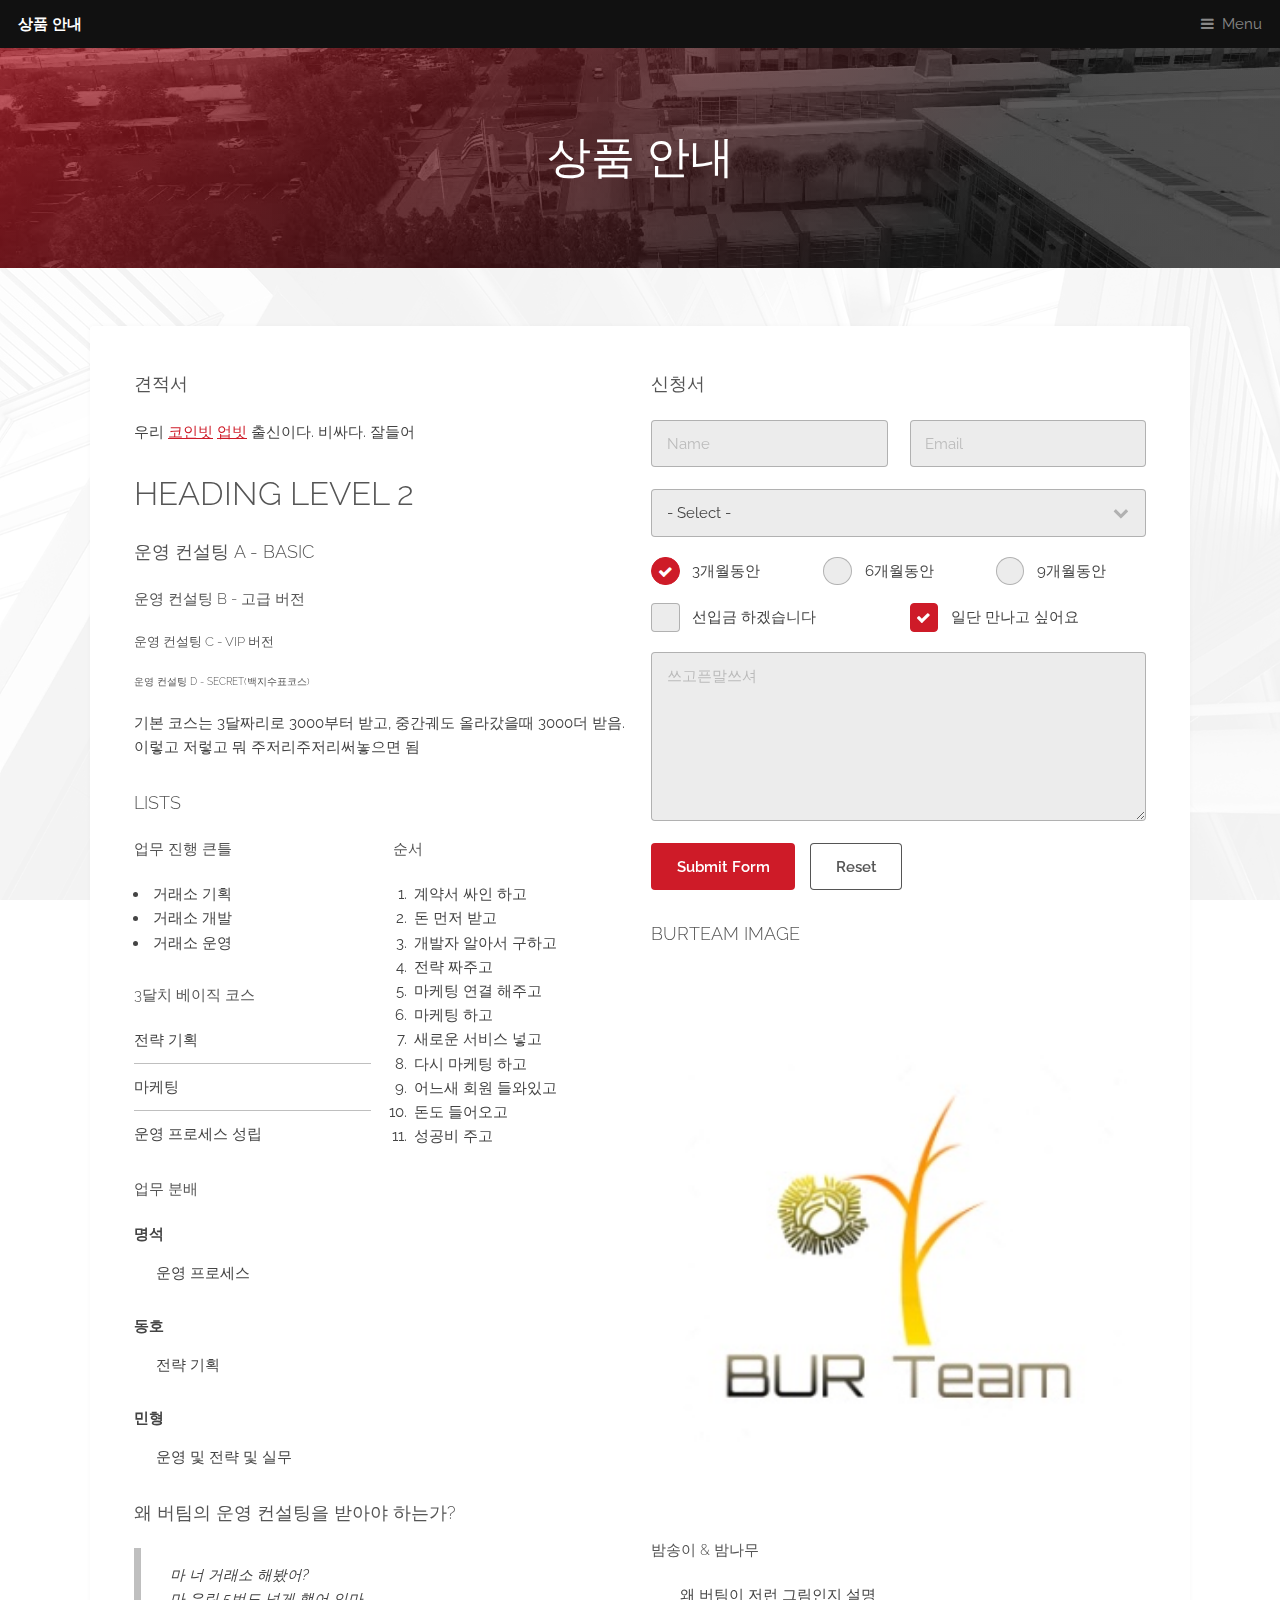
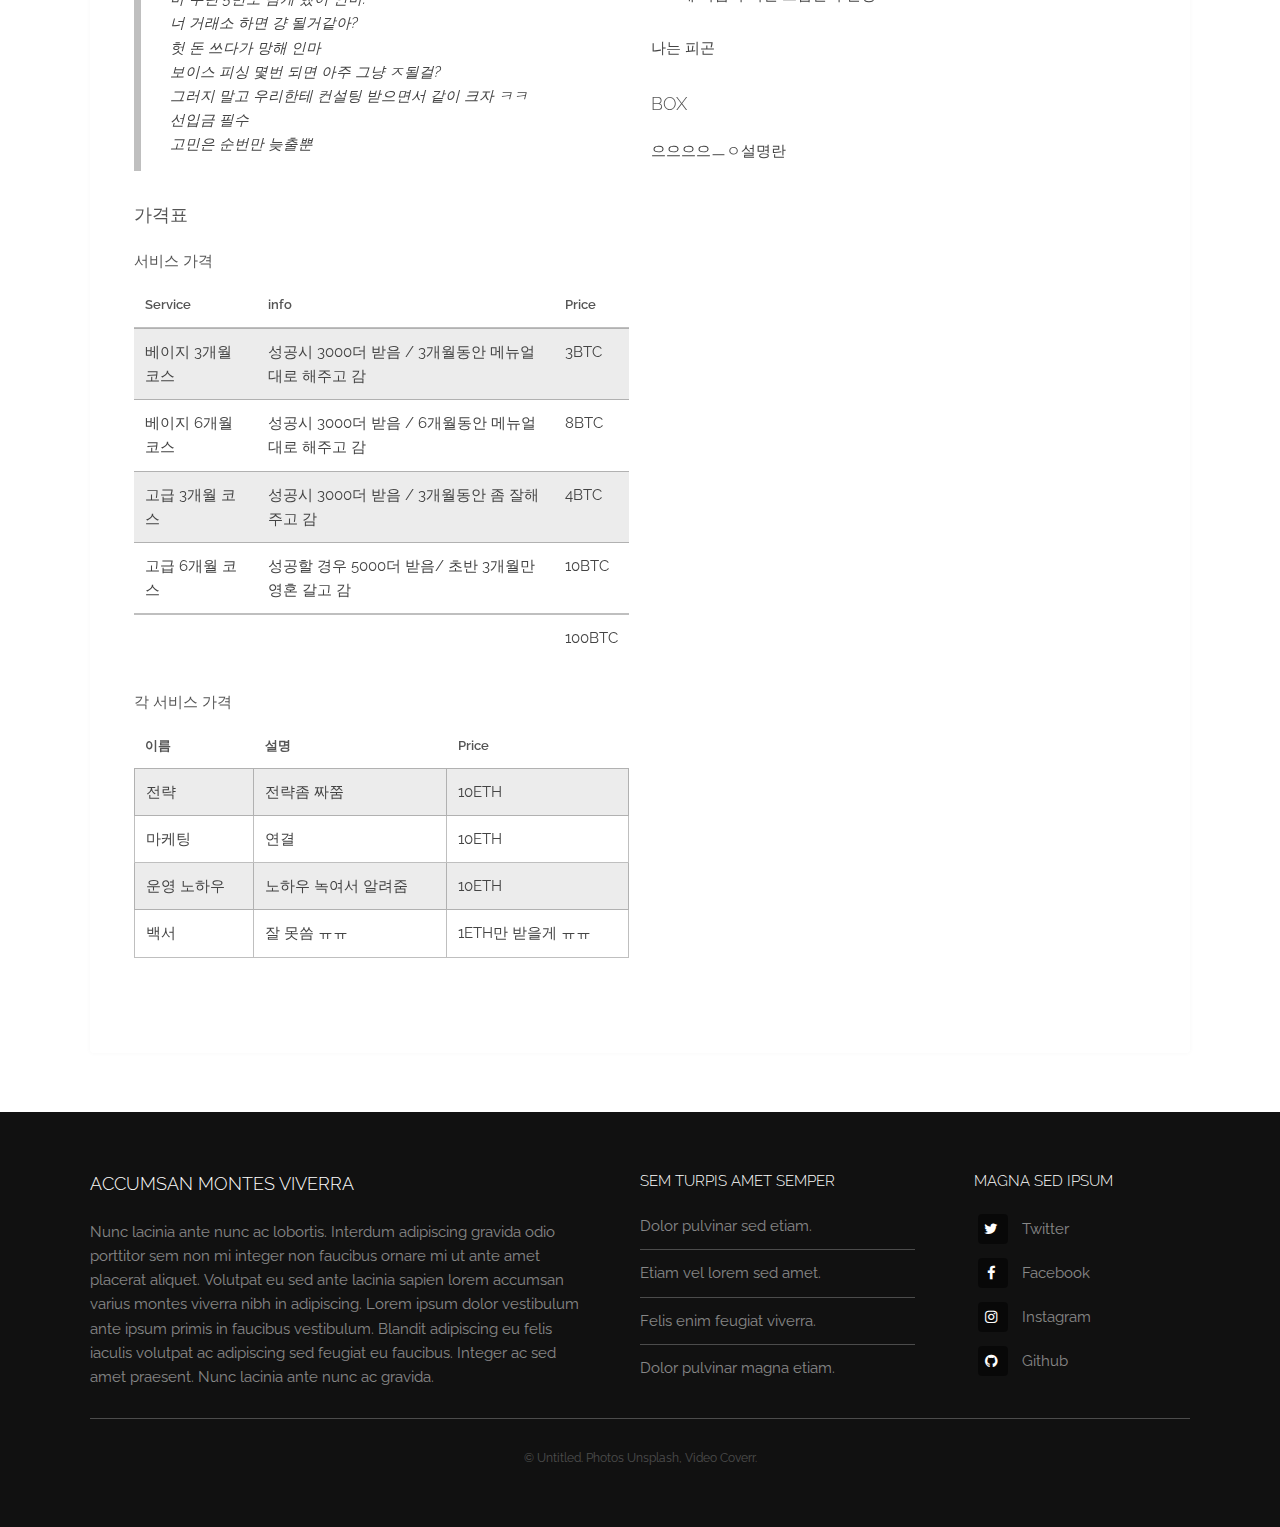
==== commit a4aa3201: "2차 수정" ====
--- a/elements.html
+++ b/elements.html
@@ -28,7 +28,7 @@
 			<nav id="menu">
 				<ul class="links">
 					<li><a href="index.html">Home</a></li>
-					<li><a href="elements.html">Elements</a></li>
+					<li><a href="elements.html">견적</a></li>
 					<li><a href="generic.html">Generic</a></li>
 				</ul>
 			</nav>
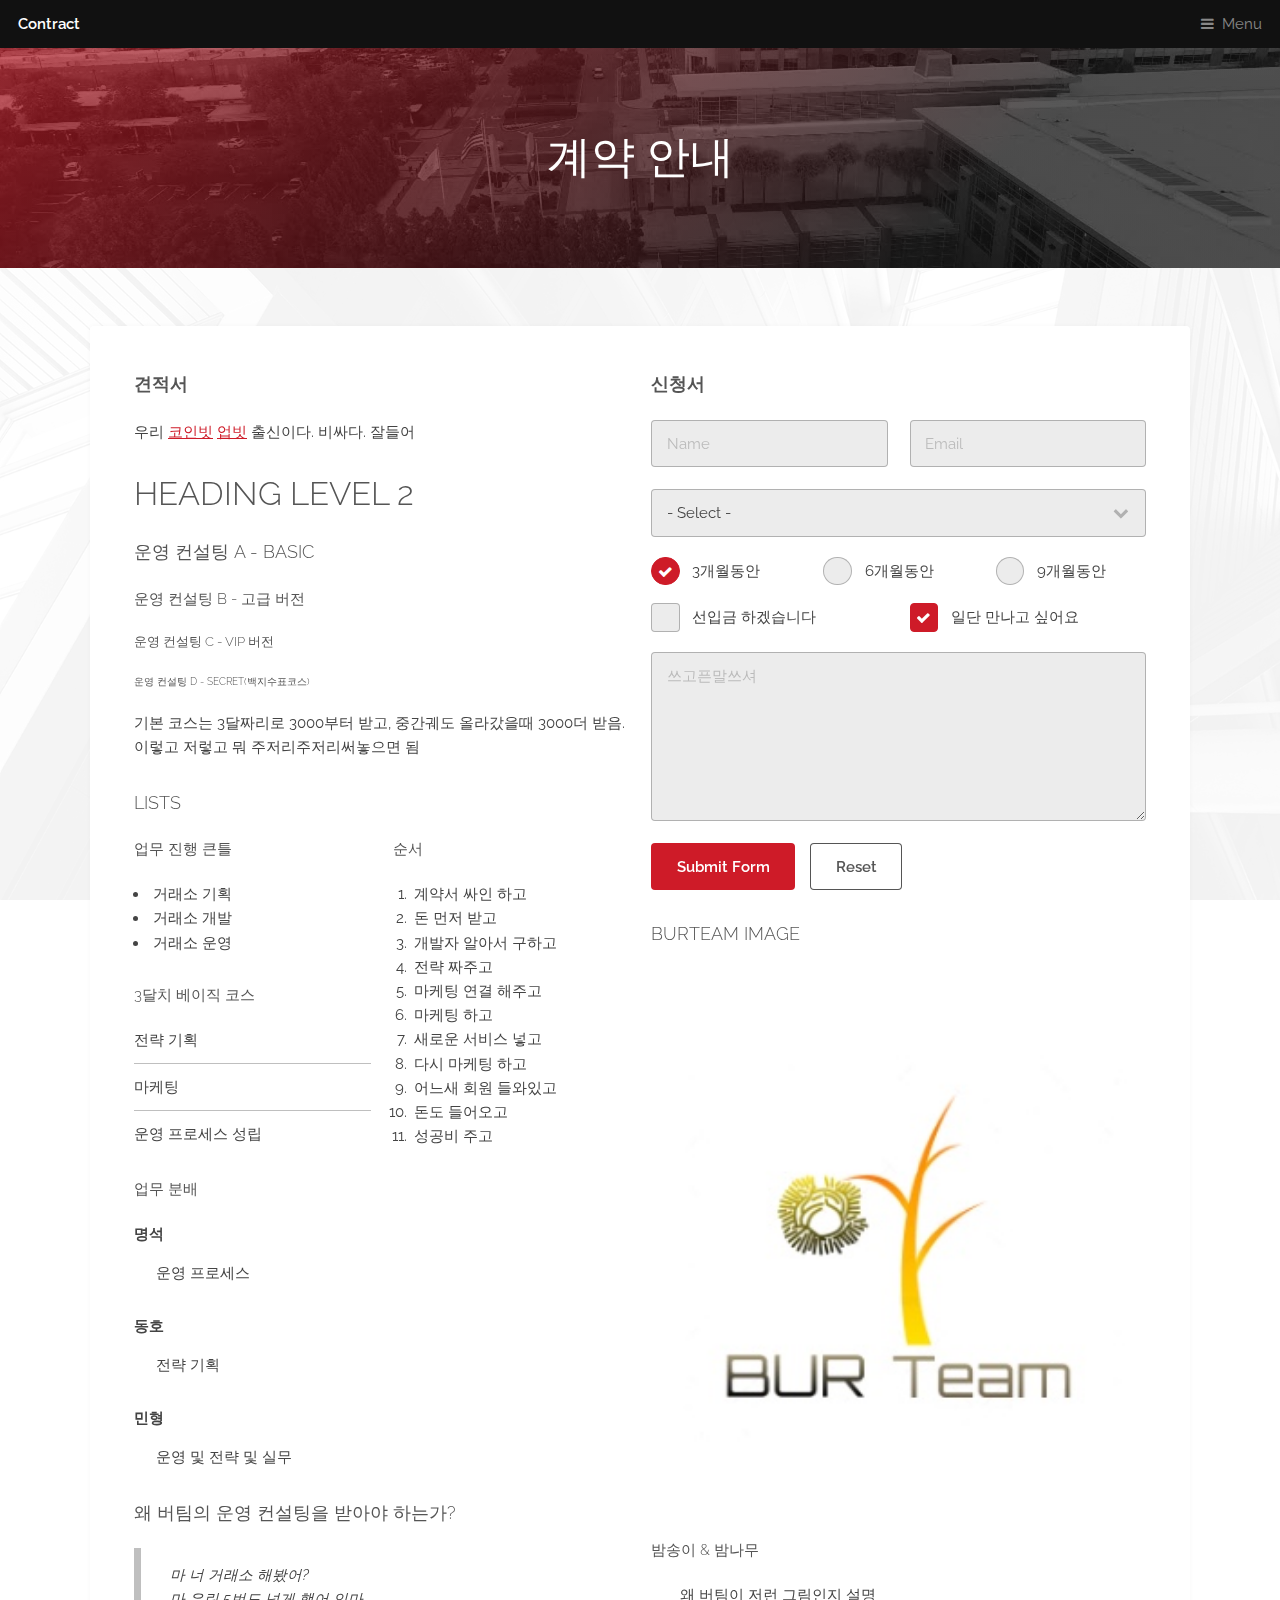
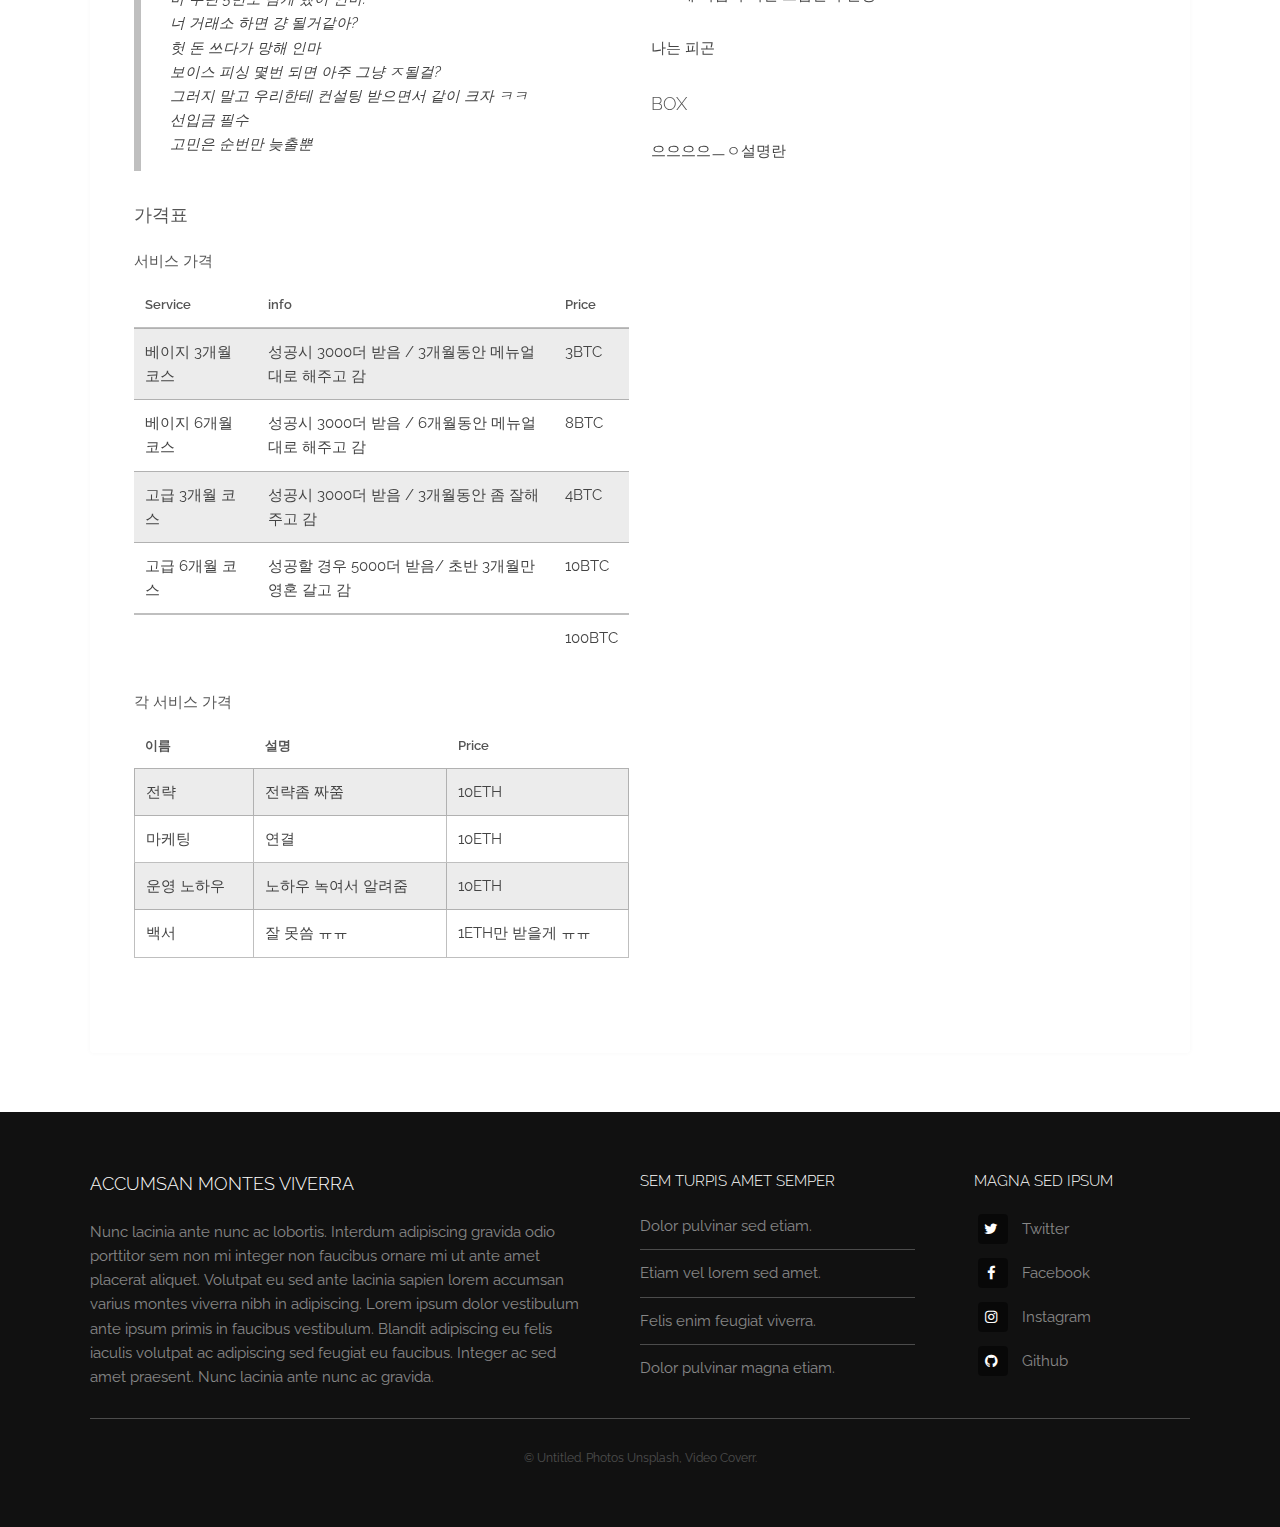
==== commit 6318dcf4: "2차 수정" ====
--- a/elements.html
+++ b/elements.html
@@ -6,7 +6,7 @@
 -->
 <html>
 	<head>
-		<title>COMMERCIAL</title>
+		<title>Contract</title>
 		<meta charset="utf-8" />
 		<meta name="viewport" content="width=device-width, initial-scale=1, user-scalable=no" />
 		<meta name="description" content="" />
@@ -18,7 +18,7 @@
 
 		<!-- Header -->
 			<header id="header">
-				<a class="logo" href="index.html">상품 안내</a>
+				<a class="logo" href="index.html">Contract</a>
 				<nav>
 					<a href="#menu">Menu</a>
 				</nav>
@@ -28,14 +28,14 @@
 			<nav id="menu">
 				<ul class="links">
 					<li><a href="index.html">Home</a></li>
-					<li><a href="elements.html">견적</a></li>
-					<li><a href="generic.html">Generic</a></li>
+					<li><a href="elements.html">Contract</a></li>
+					<li><a href="generic.html">Research</a></li>
 				</ul>
 			</nav>
 
 		<!-- Heading -->
 			<div id="heading" >
-				<h1>상품 안내</h1>
+				<h1>계약 안내</h1>
 			</div>
 
 		<!-- Main -->
@@ -48,7 +48,7 @@
 							<div class="col-6 col-12-medium">
 
 								<!-- Text -->
-									<h3>견적서</h3>
+									<h3><B>견적서</b></h3>
 									<p>우리 <a href="https://coinbit.co.kr">코인빗</a> <a href="https://upbit.com">업빗</a> 출신이다. 비싸다. 잘들어	<h2>Heading Level 2</h2>
 									<h3>운영 컨설팅 a - basic </h3>
 									<h4>운영 컨설팅 b - 고급 버전</h4>
@@ -211,7 +211,7 @@
 
 
 								<!-- Form -->
-									<h3>신청서</h3>
+									<h3><b>신청서</b></h3>
 									<form method="post" action="#">
 										<div class="row gtr-uniform">
 											<div class="col-6 col-12-xsmall">
--- a/assets/css/main.css
+++ b/assets/css/main.css
@@ -947,7 +947,7 @@
   background: #ffffff;
   box-shadow: 0px 0px 4px 1px rgba(0, 0, 0, 0.025); }
   .testimonials .content .credit strong {
-    color: #ce1b28; }
+    color: #d4984a; }
 
 /* Actions */
 ul.actions {
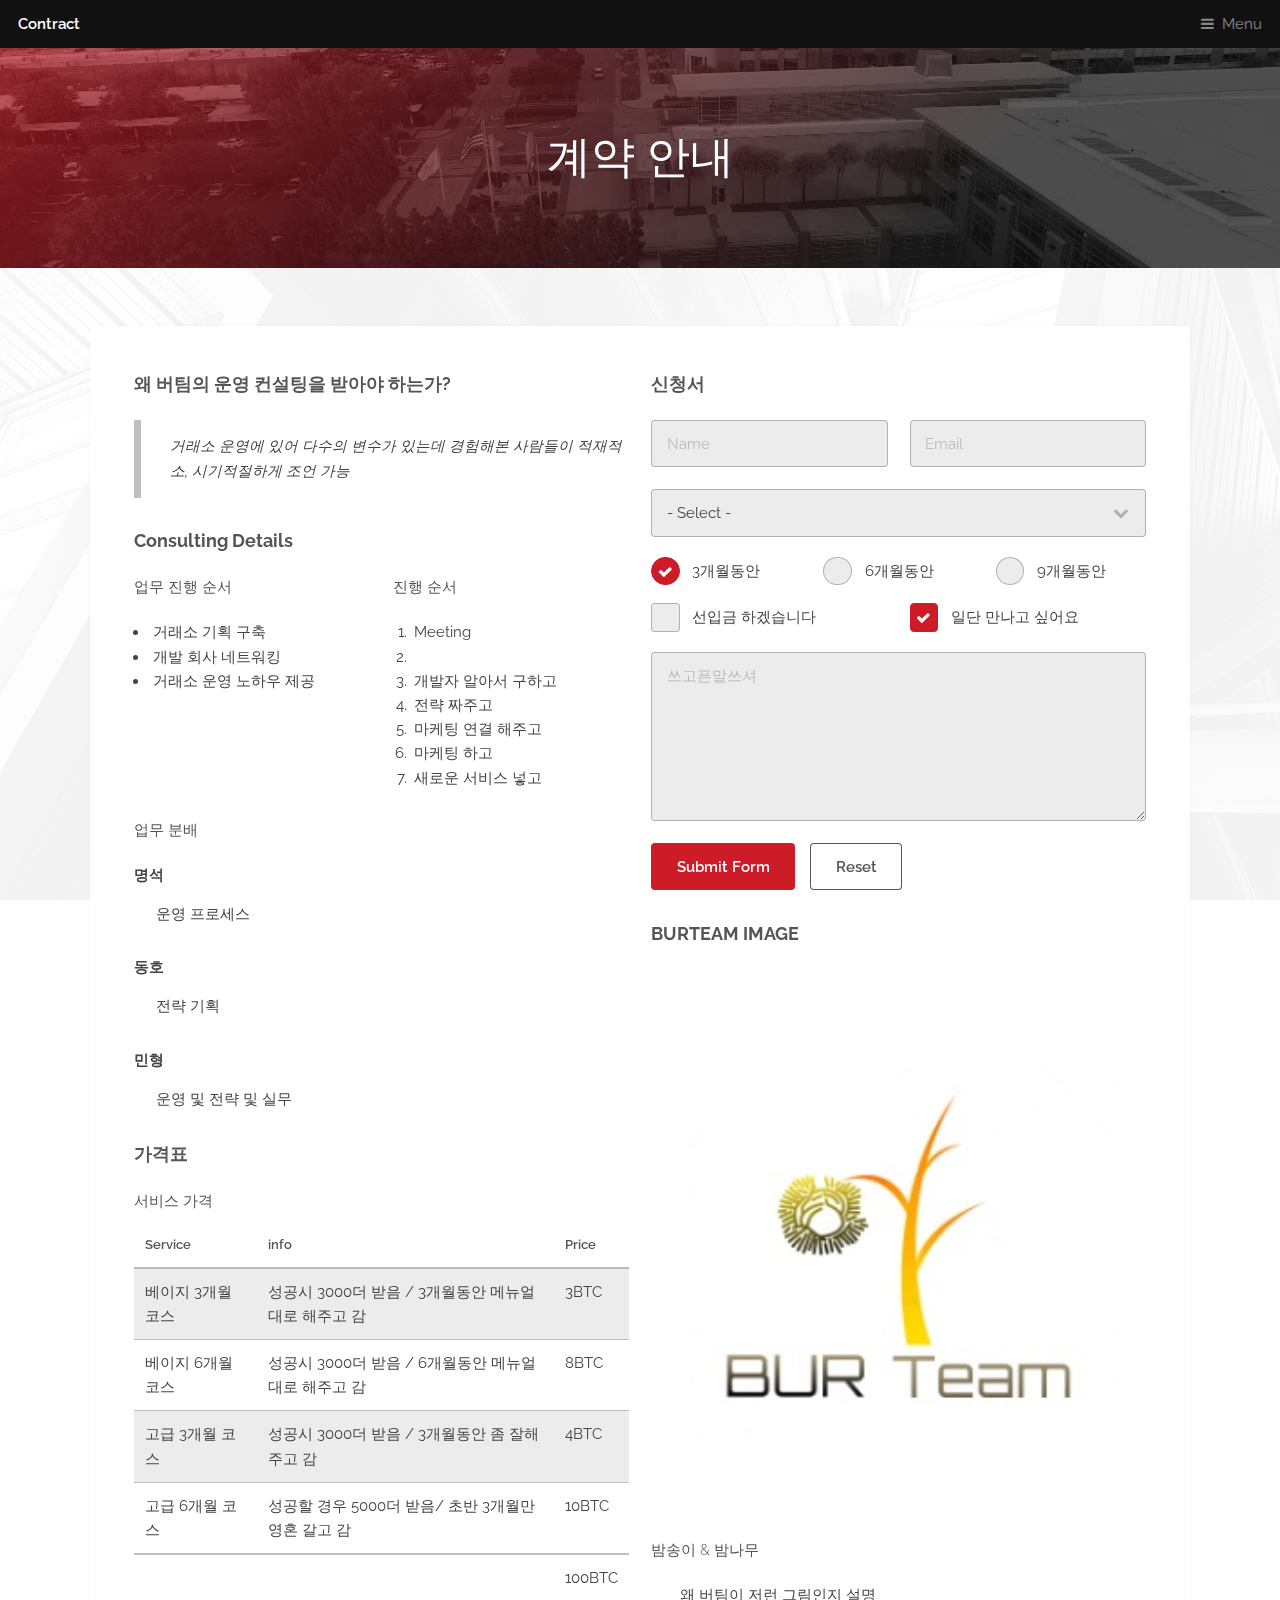
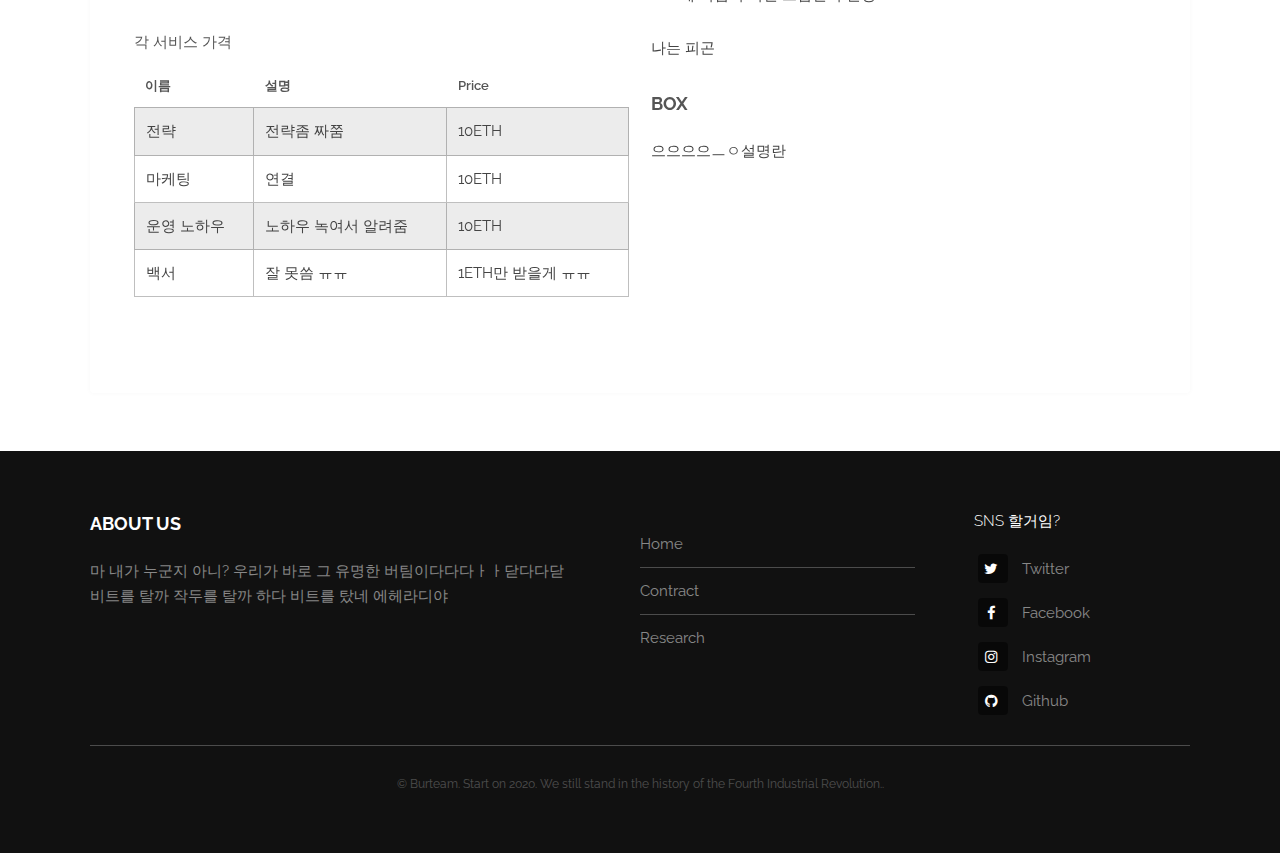
==== commit d79d5a1f: "4차ㅊ" ====
--- a/elements.html
+++ b/elements.html
@@ -1,12 +1,7 @@
 <!DOCTYPE HTML>
-<!--
-	Industrious by TEMPLATED
-	templated.co @templatedco
-	Released for free under the Creative Commons Attribution 3.0 license (templated.co/license)
--->
 <html>
 	<head>
-		<title>Contract</title>
+		<title>Burteam Page - Contract</title>
 		<meta charset="utf-8" />
 		<meta name="viewport" content="width=device-width, initial-scale=1, user-scalable=no" />
 		<meta name="description" content="" />
@@ -48,45 +43,35 @@
 							<div class="col-6 col-12-medium">
 
 								<!-- Text -->
-									<h3><B>견적서</b></h3>
-									<p>우리 <a href="https://coinbit.co.kr">코인빗</a> <a href="https://upbit.com">업빗</a> 출신이다. 비싸다. 잘들어	<h2>Heading Level 2</h2>
-									<h3>운영 컨설팅 a - basic </h3>
-									<h4>운영 컨설팅 b - 고급 버전</h4>
-									<h5>운영 컨설팅 c - vip 버전</h5>
-									<h6>운영 컨설팅 d - secret(백지수표코스)</h6>
-									<p>기본 코스는 3달짜리로 3000부터 받고, 중간궤도 올라갔을때 3000더 받음. 이렇고 저렇고 뭐 주저리주저리써놓으면 됨</p>
+
+
+																<!-- Blockquote -->
+																	<h3>왜 버팀의 운영 컨설팅을 받아야 하는가?</h3>
+																	<blockquote> 거래소 운영에 있어 다수의 변수가 있는데 경험해본 사람들이 적재적소, 시기적절하게
+																		조언 가능 </blockquote>
 
 								<!-- Lists -->
-									<h3>Lists</h3>
+									<h3 style="text-transform:none;">Consulting Details</h3>
 									<div class="row">
 										<div class="col-6 col-12-small">
-											<h4>업무 진행 큰틀</h4>
+											<h4>업무 진행 순서</h4>
 											<ul>
-												<li> 거래소 기획 </li>
-												<li> 거래소 개발</li>
-												<li> 거래소 운영</li>
+												<li> 거래소 기획 구축 </li>
+												<li> 개발 회사 네트워킹 </li>
+												<li> 거래소 운영 노하우 제공</li>
 											</ul>
-											<h4>3달치 베이직 코스 </h4>
-											<ul class="alt">
-												<li>전략 기획</li>
-												<li>마케팅</li>
-												<li>운영 프로세스 성립</li>
-												</ul>
+
 										</div>
 										<div class="col-6 col-12-small">
-											<h4>순서</h4>
+											<h4>진행 순서</h4>
 											<ol>
-												<li>계약서 싸인 하고</li>
-							          <li>돈 먼저 받고</li>
+												<li>Meeting</li>
+							          <li> </li>
 												<li>개발자 알아서 구하고</li>
 												<li>전략 짜주고</li>
 												<li>마케팅 연결 해주고</li>
 												<li>마케팅 하고</li>
 												<li>새로운 서비스 넣고</li>
-												<li>다시 마케팅 하고</li>
-												<li>어느새 회원 들와있고</li>
-												<li>돈도 들어오고</li>
-												<li>성공비 주고</li>
 
 
 											</ol>
@@ -112,16 +97,6 @@
 
 
 
-								<!-- Blockquote -->
-									<h3>왜 버팀의 운영 컨설팅을 받아야 하는가?</h3>
-									<blockquote>마 너 거래소 해봤어? <br>마 우린 5번도 넘게 했어 인마.
-							<br>		너 거래소 하면 걍 될거같아?<bR>
-								  헛 돈 쓰다가 망해 인마<br>
-								  보이스 피싱 몇번 되면 아주 그냥 ㅈ될걸?<br>
-								  그러지 말고 우리한테 컨설팅 받으면서 같이 크자 ㅋㅋ<br>
-								  선입금 필수<br>
-								  고민은 순번만 늦출뿐 </blockquote>
-
 								<!-- Table -->
 									<h3>가격표</h3>
 									<h4>서비스 가격</h4>
@@ -313,45 +288,44 @@
 				</div>
 			</section>
 
-		<!-- Footer -->
-			<footer id="footer">
-				<div class="inner">
-					<div class="content">
-						<section>
-							<h3>Accumsan montes viverra</h3>
-							<p>Nunc lacinia ante nunc ac lobortis. Interdum adipiscing gravida odio porttitor sem non mi integer non faucibus ornare mi ut ante amet placerat aliquet. Volutpat eu sed ante lacinia sapien lorem accumsan varius montes viverra nibh in adipiscing. Lorem ipsum dolor vestibulum ante ipsum primis in faucibus vestibulum. Blandit adipiscing eu felis iaculis volutpat ac adipiscing sed feugiat eu faucibus. Integer ac sed amet praesent. Nunc lacinia ante nunc ac gravida.</p>
-						</section>
-						<section>
-							<h4>Sem turpis amet semper</h4>
-							<ul class="alt">
-								<li><a href="#">Dolor pulvinar sed etiam.</a></li>
-								<li><a href="#">Etiam vel lorem sed amet.</a></li>
-								<li><a href="#">Felis enim feugiat viverra.</a></li>
-								<li><a href="#">Dolor pulvinar magna etiam.</a></li>
-							</ul>
-						</section>
-						<section>
-							<h4>Magna sed ipsum</h4>
-							<ul class="plain">
-								<li><a href="#"><i class="icon fa-twitter">&nbsp;</i>Twitter</a></li>
-								<li><a href="#"><i class="icon fa-facebook">&nbsp;</i>Facebook</a></li>
-								<li><a href="#"><i class="icon fa-instagram">&nbsp;</i>Instagram</a></li>
-								<li><a href="#"><i class="icon fa-github">&nbsp;</i>Github</a></li>
-							</ul>
-						</section>
+			<!-- Footer -->
+				<footer id="footer">
+					<div class="inner">
+						<div class="content">
+							<section>
+								<h3>About us</h3>
+								<p>마 내가 누군지 아니? 우리가 바로 그 유명한 버팀이다다다ㅏㅏ닫다다닫 비트를 탈까 작두를 탈까 하다 비트를 탔네 에헤라디야</p>
+							</section>
+							<section>
+								<h4></h4>
+								<ul class="alt">
+									<li><a href="index.html">Home</a></li>
+									<li><a href="elements.html">Contract</a></li>
+									<li><a href="generic.html">Research</a></li>
+								</ul>
+							</section>
+							<section>
+								<h4>SNS 할거임?</h4>
+								<ul class="plain">
+									<li><a href="#"><i class="icon fa-twitter">&nbsp;</i>Twitter</a></li>
+									<li><a href="#"><i class="icon fa-facebook">&nbsp;</i>Facebook</a></li>
+									<li><a href="#"><i class="icon fa-instagram">&nbsp;</i>Instagram</a></li>
+									<li><a href="#"><i class="icon fa-github">&nbsp;</i>Github</a></li>
+								</ul>
+							</section>
+						</div>
+						<div class="copyright">
+							&copy; Burteam. Start on 2020. We still stand in the history of the Fourth Industrial Revolution.</a>.
+						</div>
 					</div>
-					<div class="copyright">
-						&copy; Untitled. Photos <a href="https://unsplash.co">Unsplash</a>, Video <a href="https://coverr.co">Coverr</a>.
-					</div>
-				</div>
-			</footer>
-
-		<!-- Scripts -->
-			<script src="assets/js/jquery.min.js"></script>
-			<script src="assets/js/browser.min.js"></script>
-			<script src="assets/js/breakpoints.min.js"></script>
-			<script src="assets/js/util.js"></script>
-			<script src="assets/js/main.js"></script>
-
-	</body>
-</html>
+				</footer>
+
+			<!-- Scripts -->
+				<script src="assets/js/jquery.min.js"></script>
+				<script src="assets/js/browser.min.js"></script>
+				<script src="assets/js/breakpoints.min.js"></script>
+				<script src="assets/js/util.js"></script>
+				<script src="assets/js/main.js"></script>
+
+		</body>
+	</html>
--- a/assets/css/main.css
+++ b/assets/css/main.css
@@ -154,7 +154,8 @@
   line-height: 1.3; }
 
 h3 {
-  font-size: 1.25rem; }
+  font-size: 1.25rem;
+  font-weight:bold;}
 
 h4 {
   font-size: 1rem; }
@@ -656,6 +657,7 @@
   border-top-color: rgba(0, 0, 0, 0.25); }
 table.alt tbody tr td {
   border-color: rgba(0, 0, 0, 0.25); }
+
 
 /* Highlights */
 .highlights {
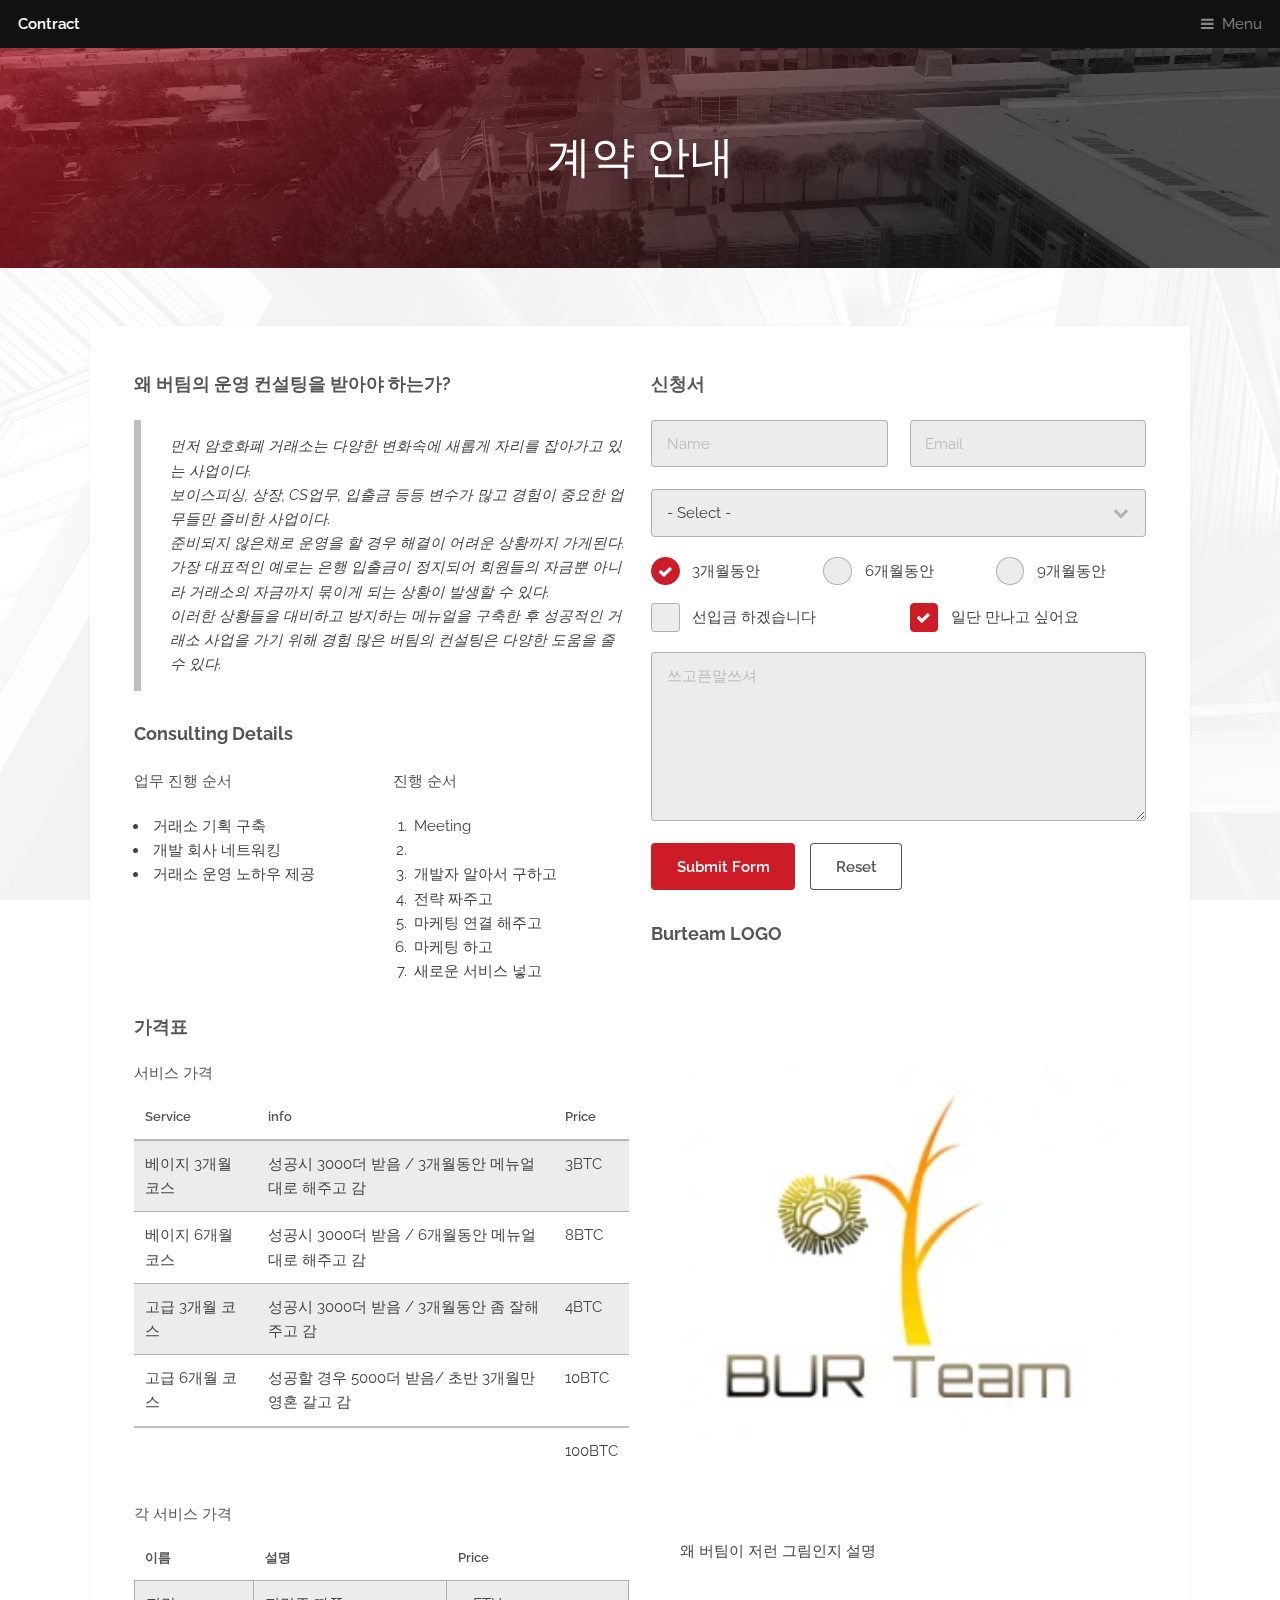
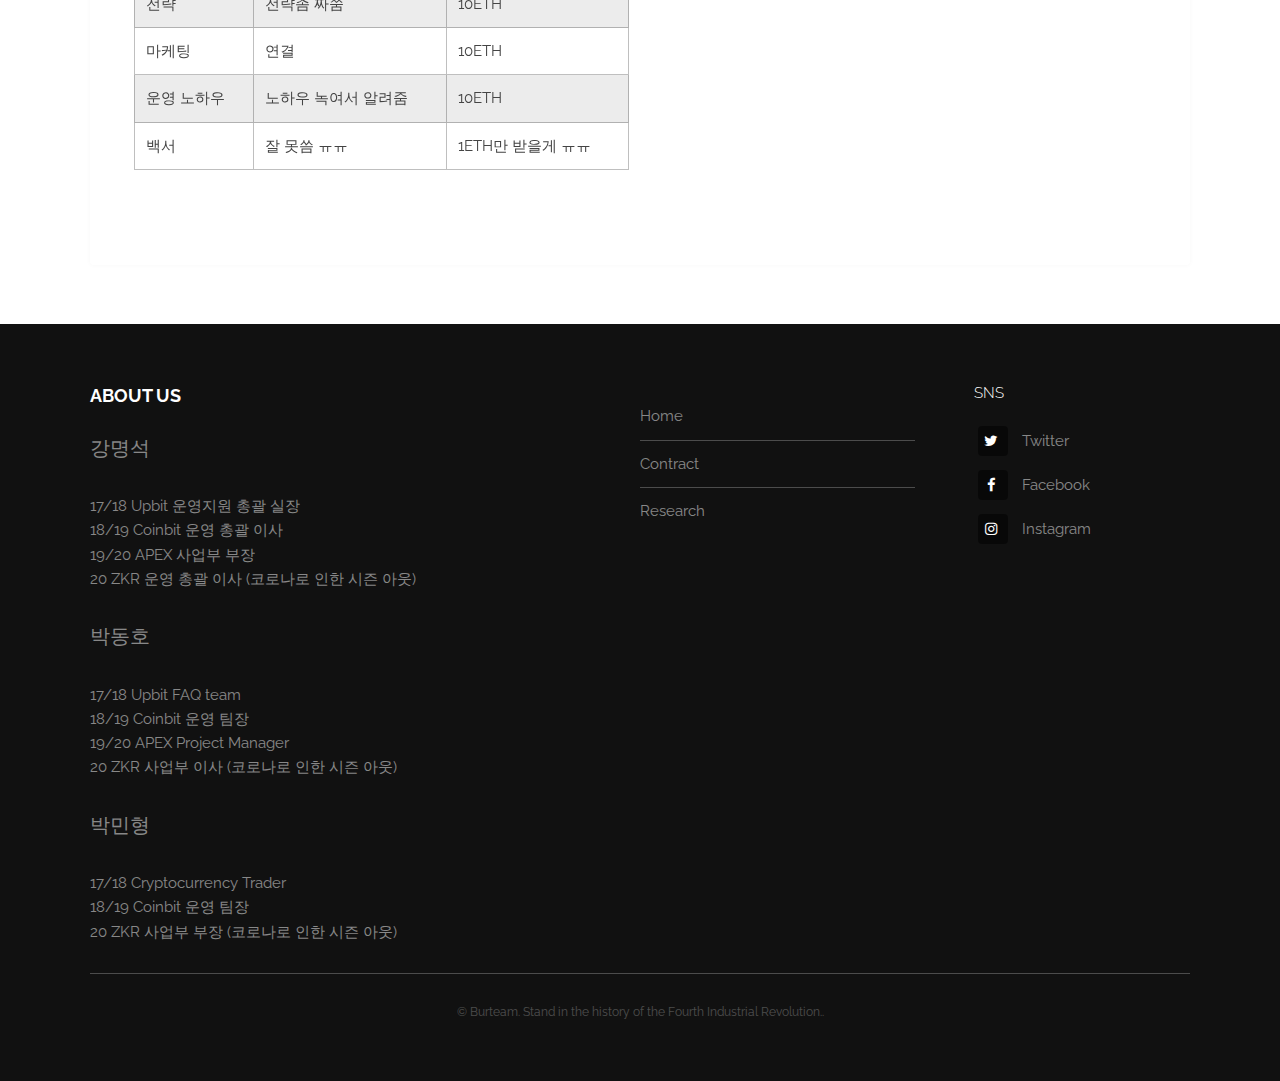
==== commit 612f96e3: "5" ====
--- a/elements.html
+++ b/elements.html
@@ -47,8 +47,11 @@
 
 																<!-- Blockquote -->
 																	<h3>왜 버팀의 운영 컨설팅을 받아야 하는가?</h3>
-																	<blockquote> 거래소 운영에 있어 다수의 변수가 있는데 경험해본 사람들이 적재적소, 시기적절하게
-																		조언 가능 </blockquote>
+																	<blockquote> 먼저 암호화폐 거래소는 다양한 변화속에 새롭게 자리를 잡아가고 있는 사업이다.<br>
+																	보이스피싱, 상장, CS업무, 입출금 등등 변수가 많고 경험이 중요한 업무들만 즐비한 사업이다.<br>
+																  준비되지 않은채로 운영을 할 경우 해결이 어려운 상황까지 가게된다.<br>
+																	가장 대표적인 예로는 은행 입출금이 정지되어 회원들의 자금뿐 아니라 거래소의 자금까지 묶이게 되는 상황이 발생할 수 있다.<br>
+																  이러한 상황들을 대비하고 방지하는 메뉴얼을 구축한 후 성공적인 거래소 사업을 가기 위해 경험 많은 버팀의 컨설팅은 다양한 도움을 줄 수 있다.  </blockquote>
 
 								<!-- Lists -->
 									<h3 style="text-transform:none;">Consulting Details</h3>
@@ -77,25 +80,6 @@
 											</ol>
 										</div>
 									</div>
-									<h4>업무 분배</h4>
-									<dl>
-										<dt>명석</dt>
-										<dd>
-											<p>운영 프로세스</p>
-										</dd>
-										<dt>동호</dt>
-										<dd>
-											<p>전략 기획</p>
-										</dd>
-										<dt>민형</dt>
-										<dd>
-											<p>운영 및 전략 및 실무</p>
-										</dd>
-									</dl>
-
-
-
-
 
 								<!-- Table -->
 									<h3>가격표</h3>
@@ -242,8 +226,11 @@
 										</div>
 									</form>
 
+
+
+								</dl>
 								<!-- Image -->
-									<h3>Burteam Image</h3>
+									<h3 style="text-transform:none;">Burteam LOGO	</h3>
 									<h4></h4>
 									<span class="image fit"><img src="images/bur.jpg" alt="" /></span>
 									<div class="box alt">
@@ -261,21 +248,11 @@
 											<div class="col-4"><span class="image fit"><img src="images/pic01.png" alt="" /></span></div>
 										</div>
 									</div>
-									<h4>밤송이 &amp; 밤나무</h4>
+
 									<p>
 										<span class="image left"><img src="images/pic02.png" alt="" /></span>
 										왜 버팀이 저런 그림인지 설명
 									</p>
-									<p>
-										<span class="image right"><img src="images/pic02.png" alt="" /></span>
-										나는 피곤
-									</p>
-
-								<!-- Box -->
-									<h3>Box</h3>
-									<div class="box">
-										<p>으으으으ㅡㅇ설명란</p>
-									</div>
 
 
 
@@ -294,7 +271,21 @@
 						<div class="content">
 							<section>
 								<h3>About us</h3>
-								<p>마 내가 누군지 아니? 우리가 바로 그 유명한 버팀이다다다ㅏㅏ닫다다닫 비트를 탈까 작두를 탈까 하다 비트를 탔네 에헤라디야</p>
+								<p style="font-size:20px;">강명석</p> 17/18 Upbit 운영지원 총괄 실장 <br>
+	18/19 Coinbit 운영 총괄 이사<br>
+	19/20 APEX 사업부 부장<BR>
+	20 ZKR 운영 총괄 이사 (코로나로 인한 시즌 아웃)
+	</p>
+	<p style="font-size:20px;">박동호</p> 17/18 Upbit FAQ team <br>
+	18/19 Coinbit 운영 팀장<br>
+	19/20 APEX Project Manager<br>
+	20 ZKR 사업부 이사 (코로나로 인한 시즌 아웃)
+	</p>
+	<p align="justify" style="font-size:20px;">박민형</p> 17/18 Cryptocurrency Trader <br>
+	18/19 Coinbit 운영 팀장
+	<br>
+	20 ZKR 사업부 부장 (코로나로 인한 시즌 아웃)
+	</p>
 							</section>
 							<section>
 								<h4></h4>
@@ -305,21 +296,19 @@
 								</ul>
 							</section>
 							<section>
-								<h4>SNS 할거임?</h4>
+								<h4>SNS</h4>
 								<ul class="plain">
 									<li><a href="#"><i class="icon fa-twitter">&nbsp;</i>Twitter</a></li>
 									<li><a href="#"><i class="icon fa-facebook">&nbsp;</i>Facebook</a></li>
 									<li><a href="#"><i class="icon fa-instagram">&nbsp;</i>Instagram</a></li>
-									<li><a href="#"><i class="icon fa-github">&nbsp;</i>Github</a></li>
 								</ul>
 							</section>
 						</div>
 						<div class="copyright">
-							&copy; Burteam. Start on 2020. We still stand in the history of the Fourth Industrial Revolution.</a>.
+							&copy; Burteam.  Stand in the history of the Fourth Industrial Revolution.</a>.
 						</div>
 					</div>
 				</footer>
-
 			<!-- Scripts -->
 				<script src="assets/js/jquery.min.js"></script>
 				<script src="assets/js/browser.min.js"></script>
